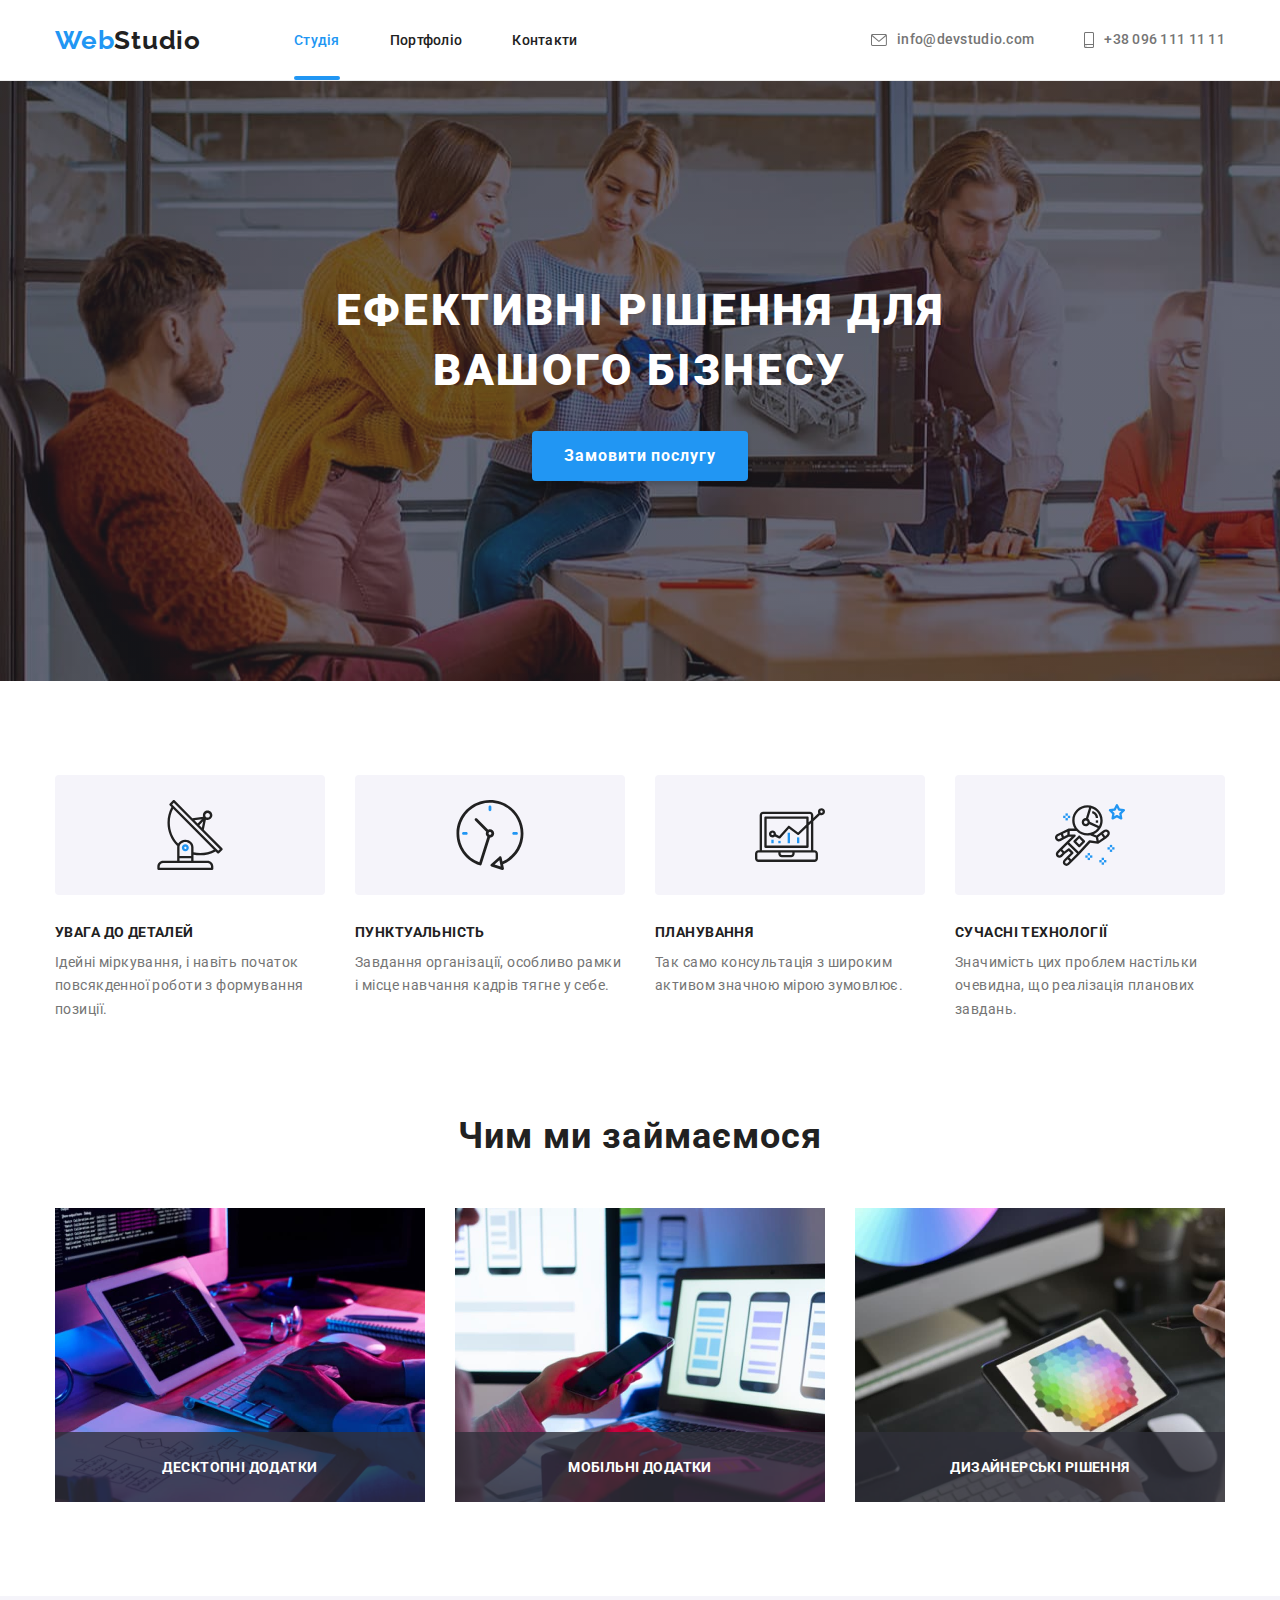
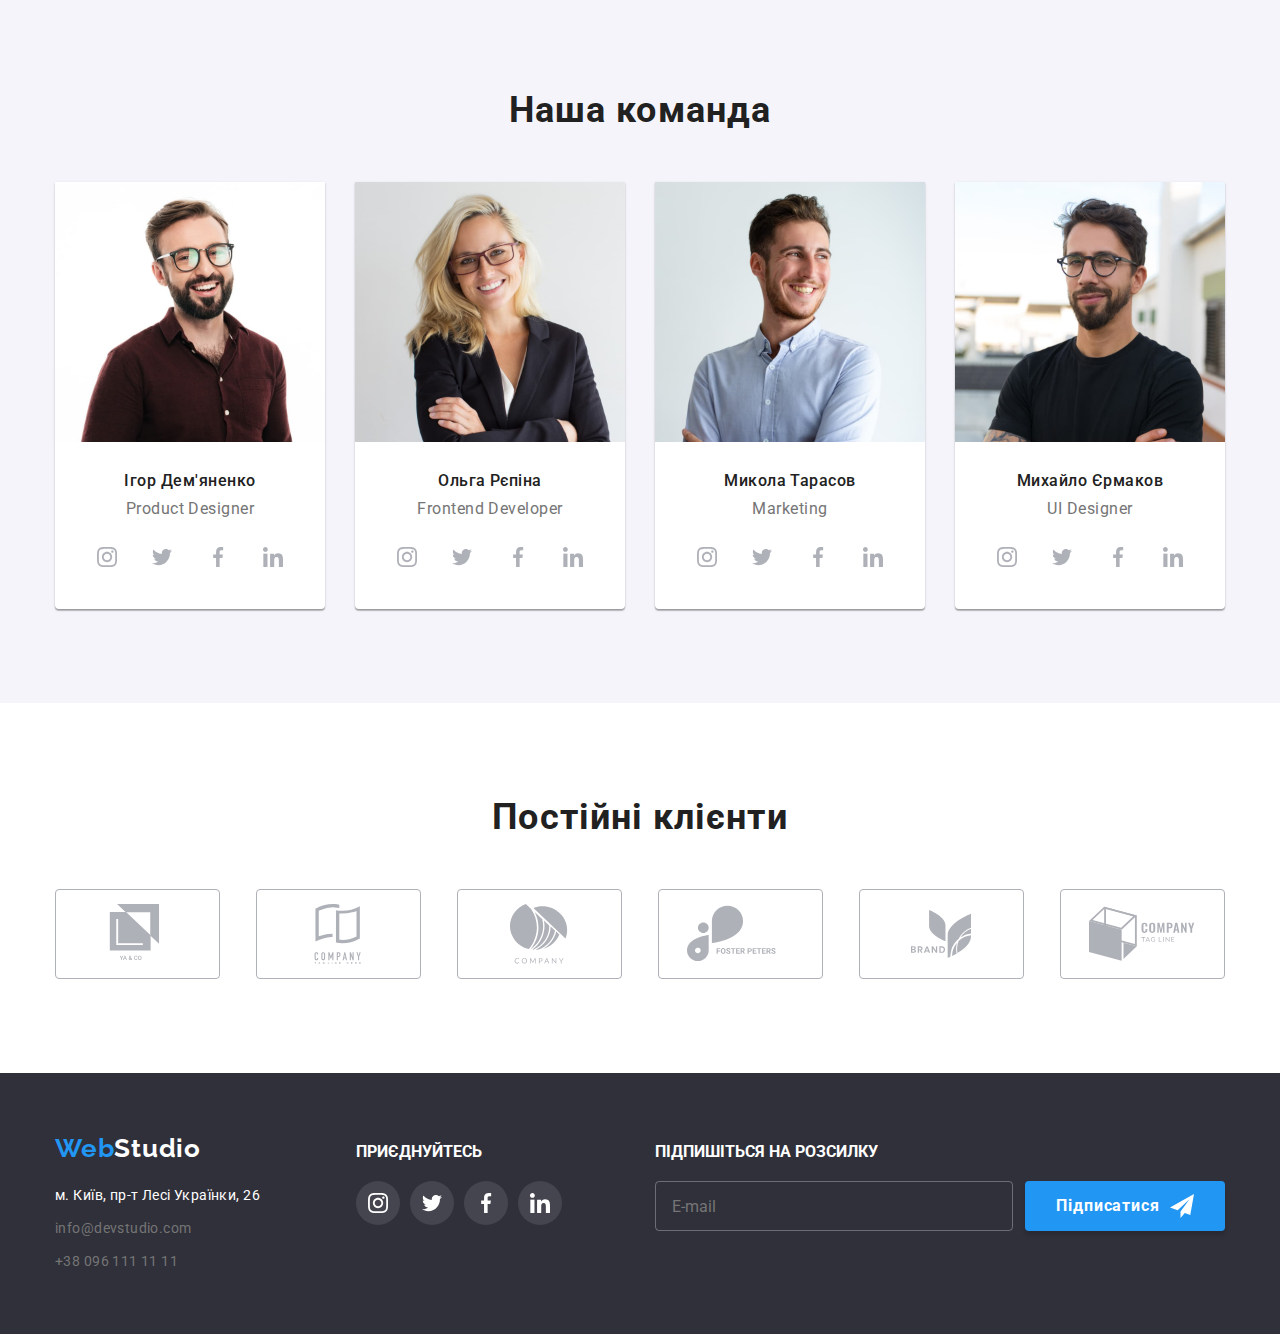
==== index.html @ e359327f "up to _header" ====
<!DOCTYPE html>
<html lang="uk">
  <head>
    <meta charset="UTF-8">
    <meta http-equiv="X-UA-Compatible" content="IE=edge">
    <meta name="viewport" content="width=device-width, initial-scale=1.0">
    <title>WebStudio</title>
    <link rel="preconnect" href="https://fonts.googleapis.com">
    <link rel="preconnect" href="https://fonts.gstatic.com" crossorigin>
    <link
      href="https://fonts.googleapis.com/css2?family=Raleway:wght@700&family=Roboto:wght@400;500;700;900&display=swap"
      rel="stylesheet"
    >
    <link
      rel="stylesheet"
      href="https://cdn.jsdelivr.net/npm/modern-normalize@1.1.0/modern-normalize.min.css"
    >
    <link rel="stylesheet" href="./css/styles.css">
  </head>
  <body class="body">
    <header class="header">
      <div class="container header-container">
      <a href="./index.html" class="logo">Web<span class="header-logo__color">Studio</span></a>
      <nav class="header-navigation">
        <ul class="list-marker menu">
          <li><a class="menu__link current" href="./index.html">Студія</a></li>
          <li><a class="menu__link" href="./portfolio.html">Портфоліо</a></li>
          <li><a class="menu__link" href="./contact">Контакти</a></li>
        </ul>
      </nav>

      <ul class="list-marker contacts">
        <li>
          <a class="contacts__item" href="mailto:info@devstudio.com"> <svg class="contacts-icon" width="16" height="12">
            <use href="./images/sprite.svg#icon-envelope"></use>
            </svg> info@devstudio.com</a>
        </li>
        <li> 
          <a class="contacts__item" href="tel:+380961111111"><svg class="contacts-icon" width="10" height="16">
          <use href="./images/sprite.svg#icon-smartphone"></use>
          </svg>+38 096 111 11 11</a></li>
      </ul>
    </div>
    </header>

    <main>
      <section class="hero">
        <div class="container">
        <h1 class="hero__title">
          ЕФЕКТИВНІ РІШЕННЯ ДЛЯ ВАШОГО БІЗНЕСУ
        </h1>
        <button type="button" class="primary-button btn" data-modal-open>Замовити послугу</button>
      </div>
      </section>

      <section class="section">
        <div class="container">
        <h2 class="visually-hidden">Наші цінності</h2>
        <ul class="features-list">
          <li class="features-list__item">
            <div class="features-list__icon-box">
              <svg class="features-list__icon ">
                <use href="./images/sprite.svg#icon-antenna"></use>
              </svg>
            </div>
            <h3 class="features__title">УВАГА ДО ДЕТАЛЕЙ</h3>
            <p class="features__description">
              Ідейні міркування, і навіть початок повсякденної роботи з формування позиції.
            </p>
          </li>
          <li class="features-list__item">
            <div class="features-list__icon-box">
              <svg class="features-list__icon ">
                <use href="./images/sprite.svg#icon-clock"></use>
              </svg>
            </div>
            <h3 class="features__title">ПУНКТУАЛЬНІСТЬ</h3>
            <p class="features__description">
              Завдання організації, особливо рамки і місце навчання кадрів тягне у себе.
            </p>
          </li>

          <li class="features-list__item">
            <div class="features-list__icon-box">
              <svg class="features-list__icon">
                <use href="./images/sprite.svg#icon-diagram"></use>
              </svg>
            </div>
            <h3 class="features__title">ПЛАНУВАННЯ</h3>
            <p class="features__description">
              Так само консультація з широким активом значною мірою зумовлює.
            </p>
          </li>
          <li class="features-list__item">
            <div class="features-list__icon-box">
              <svg class="features-list__icon ">
                <use href="./images/sprite.svg#icon-astronaut"></use>
              </svg>
            </div>
            <h3 class="features__title">СУЧАСНІ ТЕХНОЛОГІЇ</h3>
            <p class="features__description">
              Значимість цих проблем настільки очевидна, що реалізація планових завдань.
            </p>
          </li>
        </ul>
        </div>
      </section>
      <section class="section service">
        <div class="container">
        <h2 class="second-title">Чим ми займаємося</h2>
        <ul class="list-marker service__list" >
          <li class="service__item">
            <img src="./images/typing.jpg" alt="Десктопні додатки" width="370">
            <p class="service__description">Десктопні додатки</p>
          </li>
          <li class="service__item">
            <img src="./images/phone.jpg" alt="Мобільні додатки" width="370">
            <p class="service__description">Мобільні додатки</p>
          </li>
          <li class="service__item">
            <img src="./images/color.jpg" alt="Дизайнерські рішення" width="370">
            <p class="service__description">Дизайнерські рішення</p>
          </li>
        </ul>
      </div>
      </section>

      <section class="section team">
        <div class="container">
                <h2 class="second-title">Наша команда</h2>
        <ul class="list-marker team-list">
          <li class="team-list__item">
            <img src="./images/ihor.jpg" alt="Ігор Дем'яненко" width="270">
            <div class="team__member-card">

            <h3 class="team__member-title">Ігор Дем'яненко</h3>
            <p class="team__position">Product Designer</p>
            <div class="social-icons">
              <ul class="social-list list">
                <li class="social-list__item">
                 <a class="social-list__link"     href="">      
                  <svg class="social-list__icon">
                     <use href="./images/sprite.svg#icon-instagram"></use>
                   </svg>
                 </a>
                </li> 
                <li class="social-list__item">
                 <a class="social-list__link" href="">
                   <svg class="social-list__icon">
                     <use href="./images/sprite.svg#icon-twitter"></use>
                   </svg>
                 </a>
                </li> 
                <li class="social-list__item">
                 <a class="social-list__link" href="">
                   <svg class="social-list__icon">
                     <use href="./images/sprite.svg#icon-facebook"></use>
                   </svg>
                 </a>
                </li> 
                <li class="social-list__item">
                 <a class="social-list__link" href="">
                   <svg class="social-list__icon">
                     <use href="./images/sprite.svg#icon-linkedin"></use>
                   </svg>
                 </a>

                </li> 
             </ul> 
             </div>    
            </div>
          </li>

          <li class="team-list__item">
            <img src="./images/olya.jpg" alt="Ольга Рєпіна" width="270">
            <div class="team__member-card">
            <h3 class="team__member-title">Ольга Рєпіна</h3>
            <p class="team__position">Frontend Developer</p>
            <div class="social-icons">
              <ul class="social-list list">
                <li class="social-list__item">
                 <a class="social-list__link" href="">
                   <svg class="social-list__icon">
                     <use href="./images/sprite.svg#icon-instagram"></use>
                   </svg>
                 </a>
                </li> 
                <li class="social-list__item">
                 <a class="social-list__link" href="">
                   <svg class="social-list__icon">
                     <use href="./images/sprite.svg#icon-twitter"></use>
                   </svg>
                 </a>
                </li> 
                <li class="social-list__item">
                 <a class="social-list__link" href="">
                   <svg class="social-list__icon">
                     <use href="./images/sprite.svg#icon-facebook"></use>
                   </svg>
                 </a>
                </li> 
                <li class="social-list__item">
                 <a class="social-list__link" href="">
                   <svg class="social-list__icon">
                     <use href="./images/sprite.svg#icon-linkedin"></use>
                   </svg>
                 </a>

                </li> 
             </ul> 
             </div>    
            </div>
          </li>

          <li class="team-list__item">
            <img src="./images/mykola.jpg" alt="Микола Тарасов" width="270">
            <div class="team__member-card">
            <h3 class="team__member-title">Микола Тарасов</h3>
            <p class="team__position">Marketing</p>
            <div class="social-icons">
              <ul class="social-list list">
                <li class="social-list__item">
                 <a class="social-list__link" href="">
                   <svg class="social-list__icon">
                     <use href="./images/sprite.svg#icon-instagram"></use>
                   </svg>
                 </a>
                </li> 
                <li class="social-list__item">
                 <a class="social-list__link" href="">
                   <svg class="social-list__icon">
                     <use href="./images/sprite.svg#icon-twitter"></use>
                   </svg>
                 </a>
                </li> 
                <li class="social-list__item">
                 <a class="social-list__link" href="">
                   <svg class="social-list__icon">
                     <use href="./images/sprite.svg#icon-facebook"></use>
                   </svg>
                 </a>
                </li> 
                <li class="social-list__item">
                 <a class="social-list__link" href="">
                   <svg class="social-list__icon">
                     <use href="./images/sprite.svg#icon-linkedin"></use>
                   </svg>
                 </a>

                </li> 
             </ul> 
             </div>    
            </div>
          </li>

          <li class="team-list__item">
            <img src="./images/myhailo.jpg" alt="Михайло Єрмаков" width="270">
            <div class="team__member-card">
            <h3 class="team__member-title">Михайло Єрмаков</h3>
            <p class="team__position">UI Designer</p>
            <div class="social-icons">
              <ul class="social-list list">
                <li class="social-list__item">
                 <a class="social-list__link" href="">
                   <svg class="social-list__icon">
                     <use href="./images/sprite.svg#icon-instagram"></use>
                   </svg>
                 </a>
                </li> 
                <li class="social-list__item">
                 <a class="social-list__link" href="">
                   <svg class="social-list__icon">
                     <use href="./images/sprite.svg#icon-twitter"></use>
                   </svg>
                 </a>
                </li> 
                <li class="social-list__item">
                 <a class="social-list__link" href="">
                   <svg class="social-list__icon">
                     <use href="./images/sprite.svg#icon-facebook"></use>
                   </svg>
                 </a>
                </li> 
                <li class="social-list__item">
                 <a class="social-list__link" href="">
                   <svg class="social-list__icon">
                     <use href="./images/sprite.svg#icon-linkedin"></use>
                   </svg>
                 </a>

                </li> 
             </ul> 
             </div>    
            </div>
          </li>
        </ul>
      </div>
      </section>
      <section class="clients">
        <div class="container">
          <h2 class="second-title">Постійні клієнти</h2>
          <ul class="clients-list list">
            <li class="clients-list__item">
              <a class="clients__link" href="">
                <svg class="clients__icon">
                  <use href="./images/sprite.svg#icon-client1"></use>
                </svg>
              </a>
            </li>
            <li class="clients-list__item">
              <a class="clients__link" href="">
                <svg class="clients__icon">
                  <use href="./images/sprite.svg#icon-client2"></use>
                </svg>
              </a>
            </li>
            <li class="clients-list__item">
              <a href="" class="clients__link">
                <svg class="clients__icon">
                  <use href="./images/sprite.svg#icon-client3"></use>
                </svg>
              </a>
            </li>
            <li class="clients-list__item">
              <a href="" class="clients__link">
                <svg class="clients__icon">
                  <use href="./images/sprite.svg#icon-client4"></use>
                </svg>
              </a>
            </li>
            <li class="clients-list__item">
              <a href="" class="clients__link">
                <svg class="clients__icon">
                  <use href="./images/sprite.svg#icon-client5"></use>
                </svg>
              </a>
            </li>
            <li class="clients-list__item">
              <a href="" class="clients__link">
                <svg class="clients__icon">
                  <use href="./images/sprite.svg#icon-client6"></use>
                </svg>
              </a>
            </li>
          </ul>
        </div>
      </section>
    </main>
    <footer class="footer">
      <div class="footer-container container">
        <div class="footer-address-container">
          <a href="./index.html" class="logo footer-logo">Web<span class="footer-logo__color">Studio</span></a>
      <address class="footer-address">
        <ul class="list-marker">
          <li class="footer-address__item">
            <a href="https://goo.gl/maps/GYPsgjkpxuacPWmt5" class="footer-address__street"
              >м. Київ, пр-т Лесі Українки, 26</a
            >
          </li>
          <li class="footer-address__item">
            <a href="mailto:info@devstudio.com" class="footer-address__email">info@devstudio.com</a>
          </li>
          <li><a href="tel:+380961111111" class="footer-address__email">+38 096 111 11 11</a></li>
        </ul>
      </address>
    </div>
    <div class="footer-social-box">
      <b class="follow-us">ПРИЄДНУЙТЕСЬ</b>
      <ul class="footer-social-list list">
        <li class="footer-social__item">
          <a class="footer-social-list__link" href=""footer-social__item>
            <svg class="footer-social-list__icon">
              <use href="./images/sprite.svg#icon-instagram"></use>
            </svg>
          </a>
        </li>
        <li class="footer-social__item">
          <a class="footer-social-list__link" href="">
            <svg class="footer-social-list__icon">
              <use href="./images/sprite.svg#icon-twitter"></use>
            </svg>
          </a>
        </li>
        <li class="footer-social__item">
          <a class="footer-social-list__link" href="">
            <svg class="footer-social-list__icon">
              <use href="./images/sprite.svg#icon-facebook"></use>
            </svg>
          </a>
        </li>
        <li class="footer-social__item">
          <a class="footer-social-list__link" href="">
            <svg class="footer-social-list__icon">
              <use href="./images/sprite.svg#icon-linkedin"></use>
            </svg>
          </a>
        </li>
      </ul>
    </div>
    <div class="form footer-social-box">
      <b class="follow-us">Підпишіться на розсилку</b>
      <form class="footer-form">
        
          <input class="form-email-field" type="email" name="mail" placeholder="E-mail">
          <button class="footer-button" type="submit">Підписатися
                      <svg class="icon-send" width="24" height="24" >
              <use href="./images/sprite.svg#icon-icon-send"></use>
              </svg>
                      </button>
       
      </form>
    </div>
  </div>

    </footer>
    <div class="backdrop is-hidden" data-modal>
      <div class="modal-window">
        <button type="button" class="close-btn" data-modal-close>
          <svg class="close">
            <use href="./images/sprite.svg#close-icon"></use>
          </svg>
        </button>

        <form action="#" class="modal-form">
          <span class="modal-form-title">Залиште свої дані, ми вам передзвонимо</span>
          <label class="modal-form-field modal-form-text">
            Ім'я
            <span class="modal-form-input-wrapper">
              <input type="text" name="name" class="modal-form-input modal-form-text" autocomplete="name">
              <svg class="modal-form-icon">
              <use href="./images/sprite.svg#icon-form-person"></use>
              </svg>
            </span>
          </label>
          <label class="modal-form-field modal-form-text">
            Телефон
            <span class="modal-form-input-wrapper">
              <input type="tel" name="phone" class="modal-form-input modal-form-text" autocomplete="tel">
              <svg class="modal-form-icon" >
              <use href="./images/sprite.svg#icon-form-phone"></use>
              </svg>
            </span>
          </label>
          <label class="modal-form-field modal-form-text">
            Пошта
            <span class="modal-form-input-wrapper">
              <input type="email" name="mail" class="modal-form-input modal-form-text" autocomplete="email">
              <svg class="modal-form-icon" >
              <use href="./images/sprite.svg#icon-form-email"></use>
              </svg>
            </span>
          </label>
          <label class="modal-form-field modal-form-text modal-form-comment">
            Коментар
            <textarea class="modal-form-msg" name="comment" placeholder="Введіть текст"></textarea>
          </label>
          <span class="chek-policy-box">
            <input id="user-policy" type="checkbox" name="policy" value="accept-policy" class="modal-form-policy visually-hidden">
            <label for="user-policy" class="modal-form-policy-txt">Погоджуюся з розсилкою та приймаю <a href="#" class="modal-policy-link">Умови договору</a></label>
          </span>
        <button type="submit" class="modal-form-btn">Відправити</button>
        
        </form>


      </div>
    </div>
    
    <script src="./js/modal.js"></script>
  </body>
</html>
---- css/styles.css ----
:root {
  --primary-text-color: #212121;
  --accent-color: #2196f3;
  --second-color: #757575;
  --color-icon: #AFB1B8;
  --bg-color-main: #f5f5f5;
  --bg-color-second: #ffffff;
  --bg-for-button: #f5f4fa;
  --bg-for-footer: #2f303a;
  --timing-function: cubic-bezier(0.4, 0, 0.2, 1);
  --main-font: "Roboto", sans-serif;
}

h1,
h2,
h3,
h4,
h5,
h6,
p {
  margin: 0;
}

ul,
ol {
  margin-top: 0;
  margin-bottom: 0;
  padding: 0;
  list-style: none;
}

img {
  display: block;
  max-width: 100%;
  height: auto;
}

.list-marker {
  list-style-type: none;
}

.link {
  text-decoration: none;
}

button {
  cursor: pointer;
}

.container {
  width: 1200px;
  margin-left: auto;
  margin-right: auto;
  padding-left: 15px;
  padding-right: 15px;
}

/*  Додаю хедер стилі і флекси*/

/*  Додаю хедер стилі і флекси*/

.body {
  font-family: 'Roboto', sans-serif;
  color: var(--primary-text-color);
}

.section {
  padding-top: 94px;
  padding-bottom: 94px;
}

.logo {
  color: var(--accent-color);
  text-decoration: none;
  font-family: 'Raleway', sans-serif;
  font-weight: 700;
  font-size: 26px;
  line-height: 1.19;
  letter-spacing: 0.03em;
  margin-right: 93px;
  padding: 24px 0px;
}

.footer-logo {
  margin-right: 0px;
  padding: 0px;
}

.header-logo__color {
  color: var(--primary-text-color);
}

.footer-logo__color {
  color: var(--bg-color-second);
}

/* телефон та імейл вгорі різний колір */
/* телефон та імейл внизу однакові */

.contacts__item {
  font-weight: 500;
  font-size: 14px;
  line-height: 1.14;
  letter-spacing: 0.02em;
  text-decoration: none;
  color: var(--second-color);
  padding: 32px 0px;
  display: flex;
    align-items: center;
    transition: color 250ms var(--timing-function), fill 250ms var(--timing-function);
    
}
.contacts__item:hover,
.contacts__item:focus
 {
  color: var(--accent-color);}


  .contacts__item:hover .contacts-icon, 
  .contacts__item:focus .contacts-icon {
    fill: var(--accent-color);

}
.contacts__item:active {
  color: var(--accent-color);
}



.contacts-icon {
  margin-right: 10px;
  fill: #757575;
  transition: fill 250ms var(--timing-function);

}


 







.hero {
  background-color: var(--bg-for-footer);
  text-align: center;
  align-items: center;
  padding-top: 200px;
  padding-bottom: 200px;
      background-image: linear-gradient(rgba(47, 48, 58, 0.4),rgba(47, 48, 58, 0.4)),
    url("../images/hero-bg.jpg");
    background-repeat: no-repeat;
    background-size: cover;
    max-width: 1600px;
    margin-left: auto;
    margin-right: auto;
  }


.hero__title {
  font-weight: 900;
  font-size: 44px;
  line-height: 1.36;
  color: var(--bg-color-second);
  /* or 136% */

  letter-spacing: 0.06em;
  max-width: 696px;
  text-align: center;
  text-transform: uppercase;
  margin-right: auto;
  margin-left: auto;
}


.features-list {
  display: flex;
  column-gap: 30px;

  justify-content: space-around;
}


.features-list__icon-box {
  display: flex;
  justify-content: center;
  align-items: center;
  width: 270px;
  height: 120px;
  margin-bottom: 30px;
  background-color: #F5F4FA;
  border-radius: 4px;
}
.features-list__icon {
  width: 70px;
  height: 70px;}


.features__title {
  font-weight: 700;
  font-size: 14px;
  line-height: 1.14;
  letter-spacing: 0.03em;
  text-transform: uppercase;
  margin-bottom: 10px;
  margin-top: 0px;
}

/* .advantage-list-item:not(:last-child) {
    margin-right: 30px;}*/

.features-list li:nth-last-child(-n + 4) {
  flex-basis: 270px;
}

.features__description {
  font-size: 14px;
  line-height: 1.7;
  /* or 171% */
  letter-spacing: 0.03em;
  color: var(--second-color);
}

.second-title {
  font-weight: 700;
  font-size: 36px;
  line-height: 1.16;
  text-align: center;
  letter-spacing: 0.03em;
  color: var(--primary-text-color);
  margin-bottom: 50px;
}
/*.padding-for-tittle {
  padding-top: 94px;}*/

.team {
  background-color: var(--bg-for-button);
  
  
}

.team-list {
  display: flex;
  column-gap: 30px;
}

.team__member-title {
  font-weight: 500;
  font-size: 16px;
  line-height: 1.18;
  /* identical to box height */
  text-align: center;
  letter-spacing: 0.03em;

  margin-bottom: 10px;
}
.team-list__item {
  width: 270px;
    background-color: var(--bg-color-second);
  box-shadow: 0px 1px 3px rgba(0, 0, 0, 0.12), 0px 1px 1px rgba(0, 0, 0, 0.14),
    0px 2px 1px rgba(0, 0, 0, 0.2);
  border-radius: 0px 0px 4px 4px;
}
.list {
  list-style: none;
}
.team__position {
  font-size: 16px;
  line-height: 1.18;
  /* identical to box height */
  text-align: center;
  letter-spacing: 0.03em;
  margin-bottom: 16px;
  color: var(--second-color);
  }

.team__member-card {
  padding: 30px;
}

.social-list { 
  display: flex;
  justify-content: space-between; 
}

.social-list__link {
  display: inline-flex;
  justify-content: center;
  align-items: center;
  width: 100%;
  height: 100%;
  border-radius: 50%;
  fill: #AFB1B8;
  transition: fill 250ms var(--timing-function), color 250ms var(--timing-function), background-color 250ms var(--timing-function);

}
.social-list__icon {
width: 20px;
height: 20px;
transition: fill 250ms var(--timing-function);
}


.social-list__item {
  list-style: none;
  width: 44px;
  height: 44px;
}


.social-list__link:hover,
.social-list__link:focus {
  background-color:  var(--accent-color);
  color: var(--bg-color-main);
}
.social-list__link:hover .social-list__icon,
.social-list__link:focus .social-list__icon {
  fill: #ffffff;
}

.clients-list {
  display: flex;
  justify-content: space-between;
}

.clients-list__item {
  height: 90px;
  width: calc(100% /6 - 30px);
  
}


.clients {
  padding-top: 94px;
  padding-bottom: 94px;
}
.clients__link {
  display: flex;
  justify-content: center;
  align-items: center;
  width: 100%;
  height: 100%;
  border: 1px solid #AFB1B8;
  border-radius: 4px;
  color: #AFB1B8;
  transition: border-color 250ms var(--timing-function), fill 250ms var(--timing-function), color 250ms var(--timing-function), background-color 250ms var(--timing-function);


}




.clients__link:hover .clients__icon,
.clients__link:focus .clients__icon {
  fill: var(--accent-color);
  
}

.clients__link:hover, 
.clients__link:focus { 
  color: var(--accent-color);
  border-color: var(--accent-color);
}
.clients__icon {
  width: 106px;
  height: 60px;
  fill: #AFB1B8;
  transition:  fill 250ms var(--timing-function);
  
}








.header {
  background: var(--bg-color-second);
  border-bottom: 1px solid #ececec;
}
.header-container {
  display: flex;
  align-items: center;
}

.header-navigation {
  display: flex;
  align-items: center;
}

.menu {
  display: flex;
  column-gap: 50px;
  padding-top: 32;
  padding-bottom: 32;
  align-items: center;
  
}

.contacts {
  display: flex;
  margin-left: auto;
  column-gap: 50px;
}

.service {
  align-items: center;
  padding-top: 0px;
  
}
.service__list {
  display: flex;
  column-gap: 30px;
}

.service__item {
  position: relative;
}


.service__description {
  font-family: var(--main-font);
  font-style: normal;
  font-weight: bold;
  font-size: 14px;
  line-height: 1.143;
  text-align: center;
  letter-spacing: 0.03em;
  text-transform: uppercase;
  height: 70px;
  color: var(--title-secondary-color);
  color: rgba(255, 255, 255, 1);
  background-color: rgba(47, 48, 58, 0.8);
  justify-content: center;
  position: absolute;
  width: 100%;
  bottom: 0;
  display: flex;
  align-items: center;
}



/* ставимо на а */
.menu__link {
  color: var(--primary-text-color);
  font-weight: 500;
  font-size: 14px;
  line-height: 1.14;
  letter-spacing: 0.02em;
  text-decoration: none;
  padding: 32px 0px;
  transition: color 250ms var(--timing-function);
  position: relative;
}

.menu__link:hover,
.menu__link:focus {
  color: var(--accent-color);
}

.menu__link:active {
  color: var(--accent-color);
}
.current {
  color: var(--accent-color);
}


.menu__link.current::after {
  display: block;
  position: absolute;
  bottom: 0px;
  left: 0;
  content: "";
  width: 100%;
  height: 4px;
  background-color: rgba(33, 150, 243, 1);
  border-radius: 2px;
}


/* додав стиль пря проєктів, щоб потім не  шукати
.projects {
  background: var(--bg-color-second);
  padding-top: 94px;
  padding-bottom: 94px;
}*/
.buttons-list {
  display: flex;
  justify-content: center;
  margin-bottom: 50px;
}

.buttons-list__point:not(:last-child) {
  margin-right: 9px;
}

.buttons-list__item,
.btn-current {
  font-family: 'Roboto', sans-serif;
  font-weight: 500;
  font-size: 16px;
  line-height: 1.63;
  text-align: center;
  letter-spacing: 0.03em;
  color: var(--primary-text-color);
  text-decoration: none;
  background-color: var(--bg-for-button);
  border-radius: 4px;
  border: 0px;
  min-width: 73px;
  padding: 6px 22px;
  transition: color 250ms var(--timing-function), background-color 250ms var(--timing-function), filter 250ms var(--timing-function);}



.buttons-list__item:hover,
.buttons-list__item:focus,
.btn-current {
  background: var(--accent-color);
  color: var(--bg-color-second);
  filter: drop-shadow(0px 4px 4px rgba(0, 0, 0, 0.25));
}

.card-set {
  display: flex;
  flex-wrap: wrap;
  padding: 0;
  list-style: none;
  align-content: center;
}

.card-set li:nth-last-child(-n + 3) {
  margin-bottom: 0;}


.portfolio-list__item {
  align-items: center;
  margin-right: 30px;
  margin-bottom: 30px;
  
}

.portfolio-card__description {
  padding: 20px 20px;
  border: 1px solid #eeeeee;
  border-top: 0;
}

.card-set li:nth-child(3n) {
  margin-right: 0;
}

.portfolio-card__link {
  display: block;
  text-decoration: none;
  transition: box-shadow 250ms var(--timing-function);

}

.portfolio-card__link:hover,
.portfolio-card__link:focus {
  box-shadow: 0px 1px 1px rgba(0, 0, 0, 0.12), 0px 4px 4px rgba(0, 0, 0, 0.06), 1px 4px 6px rgba(0, 0, 0, 0.16);
}

.portfolio-overlay {
  position: relative;
  overflow: hidden;
}


.overlay {
  position: absolute;
  color: rgba(255, 255, 255, 1);
  background-color: rgba(33, 150, 243, 0.9);
  padding: 63px 24px;
  width: 100%;
  top: 0;
  left: 0;

  transition: transform 250ms linear;
  transform: translateY(100%);

  font-family: var(--main-font);
  font-size: 18px;
  line-height: 1.56;

}

.portfolio-card__link:hover .overlay,
.portfolio-card__link:focus .overlay {
  transform: translateY(0%);
  opacity: 1;
}





.portfolio-card__title {
  font-weight: 700;
  font-size: 18px;
  line-height: 2;
  letter-spacing: 0.06em;
  color: var(--primary-text-color);
  text-decoration: none;
  margin-bottom: 4px;
}

.portfolio-card__type {
  font-size: 16px;
  line-height: 1.875;
  color: var(--second-color);
  text-decoration: none;
  letter-spacing: 0.03em;
}
/*кнопки*/

.btn {
  border: none;
  border-radius: 4px;
  cursor: pointer;
}
.button {
  font-family: inherit;
  color: var(--primary-text-color);
  background-color: var(--bg-for-button);
  font-weight: 500;
  font-size: 16px;
  line-height: 1.625;
  text-align: center;
  letter-spacing: 0.03em;
  cursor: pointer;
  transition: color 250ms var(--timing-function), background-color 250ms var(--timing-function);
}

.button:hover,
.button:active,
.button:focus {
  color: var(--bg-color-second);
  background-color: var(--accent-color);
}
/*кнопка на головній в герої*/
.primary-button {
  font-family: inherit;
  color: var(--bg-color-second);
  background-color: var(--accent-color);
  font-weight: 700;
  font-size: 16px;
  line-height: 1.875;

  align-items: center;
  text-align: center;
  letter-spacing: 0.06em;
  cursor: pointer;
  margin-right: auto;
  margin-left: auto;
  margin-top: 30px;
  padding: 10px 32px;
  min-width: 200px;
  height: 50px;
  justify-content: center;
  box-shadow: 0px 4px 4px rgba(0, 0, 0, 0.15);
}

/* стилі футера*/
.footer {
  background-color: var(--bg-for-footer);
  padding-bottom: 60px;
  padding-top: 60px;
}

.footer-address__item {
  margin-bottom: 9px;
}
.footer-address__street {
  font-style: normal;
  font-size: 14px;
  line-height: 1.71;
  /* or 171% */
  letter-spacing: 0.03em;
  color: var(--bg-color-second);
  text-decoration: none;
}

.footer-address {
  margin-top: 20px;
}
/* телефон та імейл внизу однакові тому один цей стиль */
.footer-address__email {
  font-style: normal;
  font-size: 14px;
  line-height: 1.71;
  /* or 171% */

  letter-spacing: 0.03em;
  color: var(--second-color);
  text-decoration: none;
}
.footer-form {
  display: flex;
}

.footer-social-box {
  margin-left: 0px;
  }
  
.footer-social-list { 
display: flex;} 

.footer-social__item {
 
  width: 44px;
  height: 44px;
}
.footer-social__item:not(:last-child) {
  margin-right: 10px;
 }

.footer-social-list__link {
  display: flex;
  justify-content: center;
  align-items: center;
  width: 100%;
  height: 100%;
  border-radius: 50%;
  fill: #ffffff;
  background-color: rgba(255, 255, 255, 0.1);
  transition: background-color 250ms var(--timing-function);
  
}

.footer-social-list__link:hover,
.footer-social-list__link:focus {
background-color: var(--accent-color);

}
.footer-social-list__icon {
width: 20px;
height: 20px;
}








.footer-container {
  display: flex;
  align-items: baseline;
 }
  

 .footer-address-container {
  margin-right: 70px;
  flex-grow: 1;
}

 .visually-hidden {
  position:absolute;
  width: 1px;
  height: 1px;
  margin: -1px;
  padding: 0;
  overflow: hiiden;
  border: 0;
  clip: rect(0 0 0 0);
 }

 .follow-us {
  display: inline-block;
  margin-bottom: 20px;
  color: var(--bg-color-second);
  font-style: normal;
  text-transform: uppercase;
      
}


 .form {
  margin-left: 93px;
 }

 .form-position {
  display: flex;
}
.form-email-field {
  font-weight: 400;
  width: 358px;
  height: 50px;
  background-color: transparent;
  border-radius: 4px;
  border: 1px solid rgba(255, 255, 255, 0.3);
  padding: 15px 16px;
  font-family: var(--main-font);
 font-style: normal;
 color: rgba(255, 255, 255, 0.6);
 font-size: 16px;
 line-height: 1.25;
}

.footer-button {
font-weight: 700;
font-size: 16px;
line-height: 1.88;
display: inline-flex;
justify-content: center;
align-items: center;
letter-spacing: 0.06em;
color: var(--bg-color-second);
background: var(--accent-color);
min-width: 200px;
height: 50px;
cursor: pointer;
box-shadow: 0px 4px 4px rgba(0, 0, 0, 0.15);
border-radius: 4px;
padding: 10px 29px;
border: 1px solid transparent;
margin-left: 12px; 
}

.icon-send {
margin-left: 10px;
}



 /*===========BACKDROP=========*/
.backdrop {
  position: fixed;
  left: 0;
  top: 0;
  width: 100%;
  height: 100%;
  background-color: rgba(0, 0, 0, 0.2);
  transition: all 250ms linear;
}

.modal-window {
  position:absolute;
  top: 50%;
  left: 50%;
  transform: translate(-50%, -50%);
  width: 528px;
  min-height: 581px;
  background: var(--bg-color-main);
  box-shadow: 0px 1px 3px rgba(0, 0, 0, 0.12), 0px 1px 1px rgba(0, 0, 0, 0.14), 0px 2px 1px rgba(0, 0, 0, 0.2);
  border-radius: 4px;
  transition: transform 250ms linear;
  padding: 40px 39px 40px 41px;
  
}

.backdrop .is-hidden .modal-window {
  transform: scale(0) rotateY(-180deg);
  transform: rotateX (0);
}

.close-btn {
 position: absolute;
  right: 8px;
  top: 8px; 
  width: 30px;
  height: 30px;
  border: 1px solid rgba(0, 0, 0, 0.1);
  background-color: var(--bg-color-main);
  box-sizing: border-box;
  border-radius: 50%;
  cursor: pointer;
  display: flex;
  justify-content: center;
  align-items: center;
  transition: background-color 250ms var(--timing-function), fill 250ms var(--timing-function);
}


  


.close {
  fill: #000000;
  width: 18px;
  height: 18px;
  transition: fill 250ms var(--timing-function);
}

.close-btn:hover  .close,
.close-btn:focus .close {
  fill: var(--accent-color)
  
}



.is-hidden {
  opacity: 0;
  visibility: hidden;
  pointer-events: none;
}



.modal-form-title {
  font-family: var(--main-font);
  font-style: normal;
  font-weight: 700;
  font-size: 20px;
  line-height: 1.15;
  text-align: center;
  letter-spacing: 0.03em;
  color: var(--primary-text-color);
  margin-bottom: 12px;
  }
  
  .modal-form {
    display: flex;
    flex-direction: column;
    
  }
  
  .modal-form-icon {
    position: absolute;
    display: block;
    width:18px; 
    height:18px;
    top: 50%;
    left: 12px;
   transform: translateY(-50%);
   transition: fill 250ms var(--timing-function);
  }
  
  .modal-form-input {
    width: 100%;
    height: 40px;
    border: 1px solid rgba(33, 33, 33, 0.2);
    border-radius: 4px;
    padding-left: 42px;  
    transition: border-color 250ms var(--timing-function);
  }
  
  .modal-form-input-wrapper {
    position: relative;
    display: block;
    margin-top: 4px;    
  }
  
  .modal-form-field {
    margin-bottom: 10px;
  }
  
  .modal-form-comment {
    margin-bottom: 20px;
  }
  
  .modal-form-input:focus,
  .modal-form-msg:focus {
    outline: none;
    border: 1px solid;
    border-color: var(--accent-color); 
    cursor: pointer;
  }
  
  .modal-form-input:focus + .modal-form-icon {
    fill: var(--accent-color);
  }
  
  .modal-form-msg {
    display: block;
    width: 100%;
    height: 120px;
    border: 1px solid rgba(33, 33, 33, 0.2);
    border-radius: 4px;
    padding: 12px 16px;
    margin-top: 4px;
    resize: none;
    transition: border-color 250ms var(--timing-function);
  }
  
  .modal-form-policy-txt::before{
    content: "";
    display: inline-flex;
    width: 16px;
    height: 15px;
    border: 2px solid rgba(33, 33, 33, 1);
    margin-right: 7px;
    border-radius: 2px;
  }
  
  .modal-form-policy:checked + .modal-form-policy-txt::before{
   background-color: var(--accent-color);
   border: 0px var(--accent-color);
    background-image: url("data:image/svg+xml;charset=utf8,%3Csvg width='16' height='15' viewBox='0 0 13 10' fill='none' xmlns='http://www.w3.org/2000/svg'%3E%3Cpath d='M1.95703 4.75166L1.88825 4.68604L1.81923 4.75141L0.93123 5.59258L0.854858 5.66492L0.930974 5.73753L4.42671 9.07236L4.49574 9.1382L4.56476 9.07236L12.069 1.91352L12.1449 1.84116L12.069 1.76881L11.1873 0.927644L11.1183 0.861826L11.0493 0.927611L4.49577 7.17353L1.95703 4.75166Z' fill='white' stroke='white' stroke-width='0.2'/%3E%3C/svg%3E");
    background-repeat: no-repeat;
    transition: all 250ms var(--timing-function);
    }
  
  .modal-form-policy:focus + .modal-form-policy-txt::before {
   outline: var(--accent-color) auto 2px; 
  }
  
  .modal-form-text {
  font-family: var(--main-font);
  font-size: 12px;
  line-height: 1.17;
  letter-spacing: 0.01em;
  color: rgba(117, 117, 117, 1);
  ;
  }
  
  .modal-form-policy-txt,
  .modal-policy-link {
    display: flex;
    justify-content: center;
    align-items: center;
  
  font-family: var(--main-font);
  font-size: 14px;
  line-height: 1.71;
  letter-spacing: 0.03em;
  color:rgba(117, 117, 117, 1);
  ;
  transition: all 250ms var(--timing-function);
  }
  
  .modal-policy-link {
    margin-bottom: 0px;
    text-decoration-skip-ink:none;
    color: var(--accent-color);
    transition: all 250ms var(--timing-function);
    margin-left: 7px;
  }
  
  .chek-policy-box {
    display: flex;
    justify-content: center;
    margin-bottom: 30px;
  }
  
  .modal-form-btn {
    display: block;
    margin: 0 auto;
    font-weight: 700;
    font-size: 16px;
    line-height: 1.88;
    align-items: center;
    letter-spacing: 0.06em;
    color: var(--bg-color-second);
    min-width: 200px;
    height: 50px;
    cursor: pointer;
    background: var(--accent-color);
    box-shadow: 0px 4px 4px rgba(0, 0, 0, 0.15);
    border-radius: 4px;
    padding: 10px 52px;
    border: 1px solid transparent;
  }
  
  .form input:not(:placeholder-shown) {
  font-family: var(--main-font);
  font-size: 16px;
  line-height: 1.25;
  display: flex;
  align-items: center;
  letter-spacing: 0.03em;
  color: rgba(255, 255, 255, 0.6);
  }
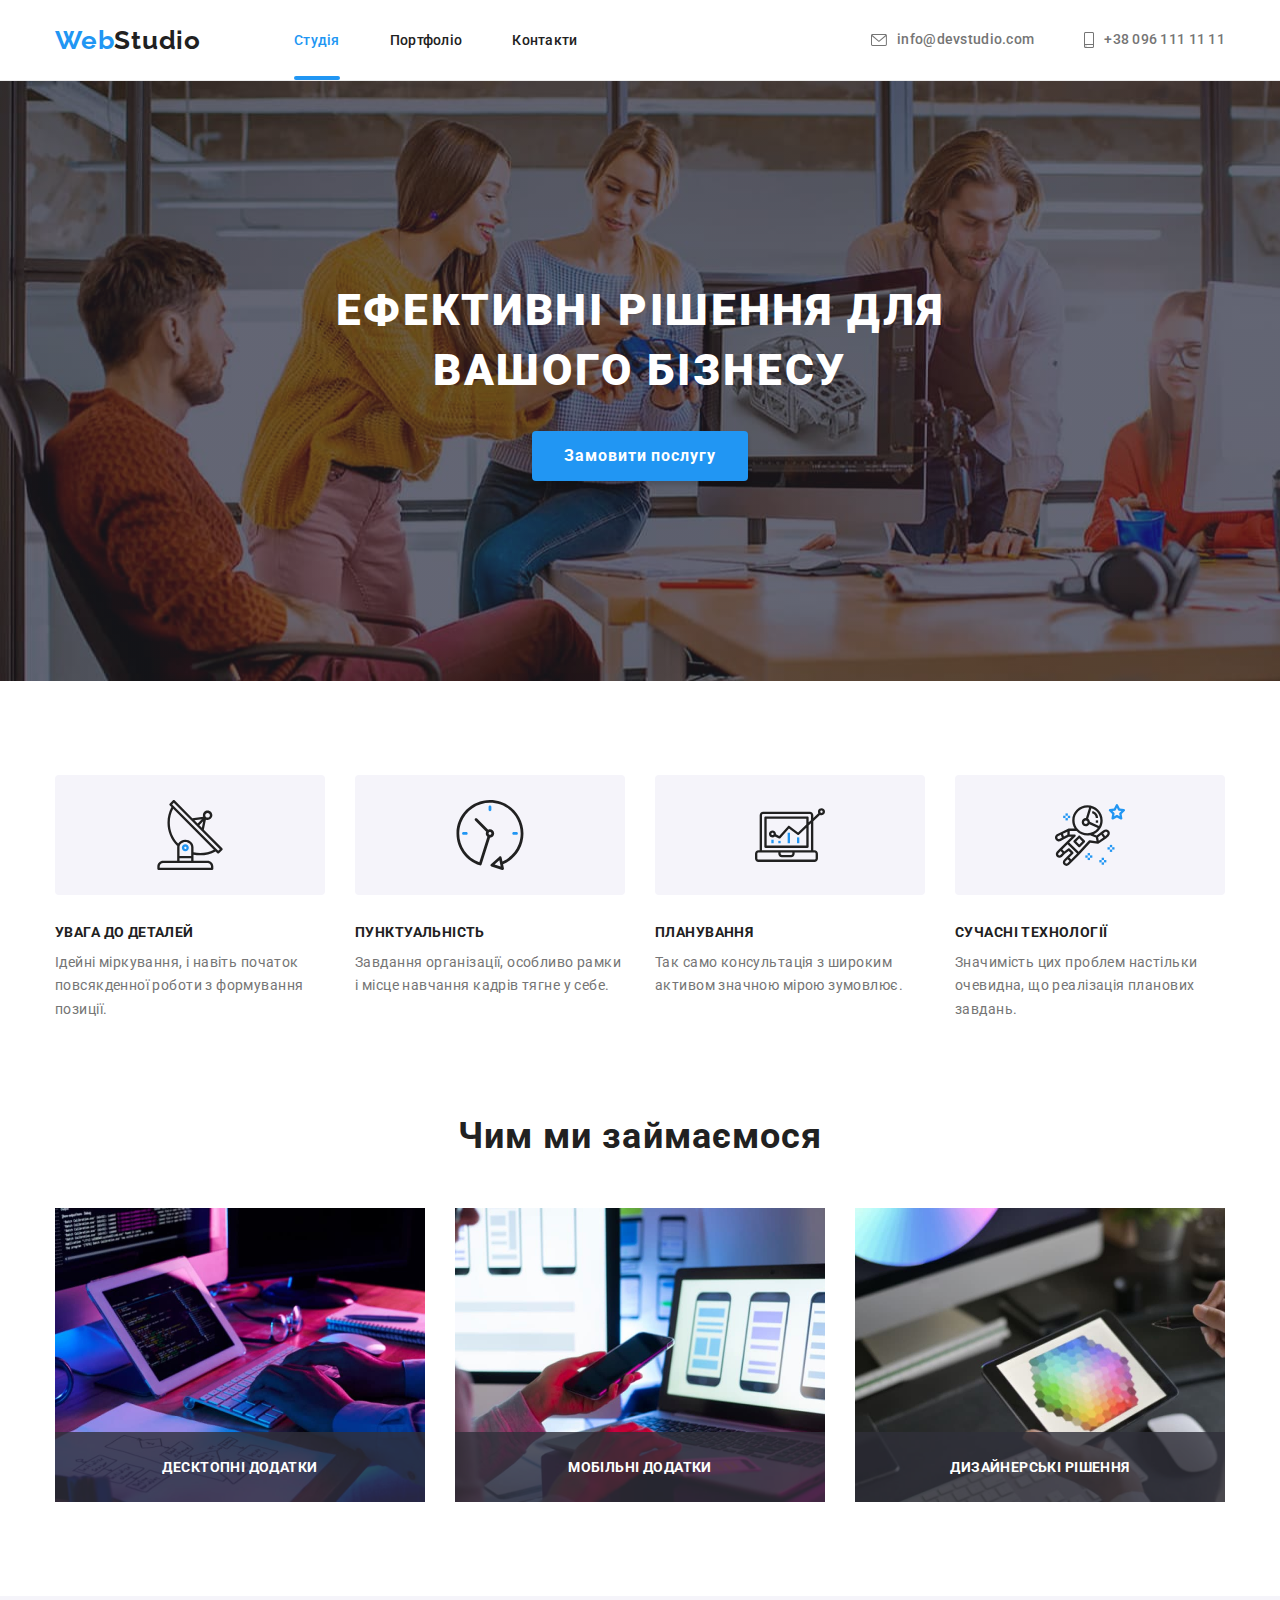
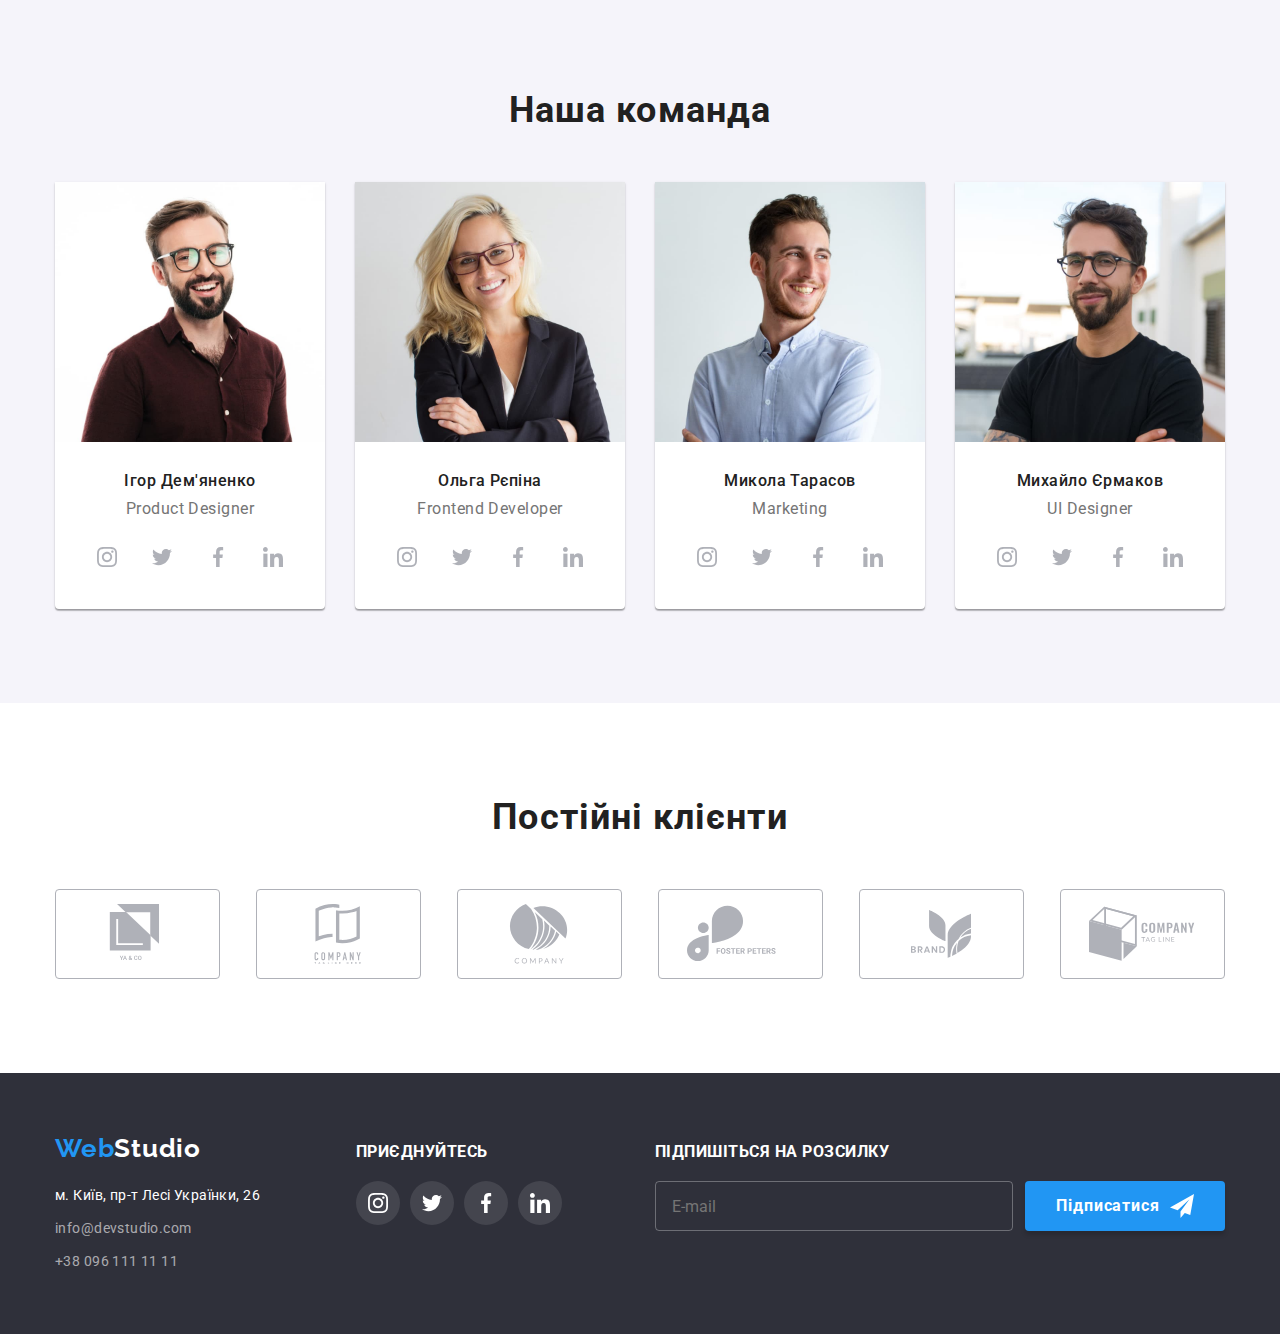
==== commit c023fffe: "Before variables" ====
--- a/index.html
+++ b/index.html
@@ -16,11 +16,12 @@
       href="https://cdn.jsdelivr.net/npm/modern-normalize@1.1.0/modern-normalize.min.css"
     >
     <link rel="stylesheet" href="./css/styles.css">
+    <link rel="stylesheet" href="./css/main.min.css">
   </head>
   <body class="body">
     <header class="header">
       <div class="container header-container">
-      <a href="./index.html" class="logo">Web<span class="header-logo__color">Studio</span></a>
+      <a href="./index.html" class="logo header-logo">Web<span class="header-logo__color">Studio</span></a>
       <nav class="header-navigation">
         <ul class="list-marker menu">
           <li><a class="menu__link current" href="./index.html">Студія</a></li>
@@ -49,14 +50,14 @@
         <h1 class="hero__title">
           ЕФЕКТИВНІ РІШЕННЯ ДЛЯ ВАШОГО БІЗНЕСУ
         </h1>
-        <button type="button" class="primary-button btn" data-modal-open>Замовити послугу</button>
+        <button type="button" class="hero-button btn" data-modal-open>Замовити послугу</button>
       </div>
       </section>
 
       <section class="section">
         <div class="container">
         <h2 class="visually-hidden">Наші цінності</h2>
-        <ul class="features-list">
+        <ul class="features-list list">
           <li class="features-list__item">
             <div class="features-list__icon-box">
               <svg class="features-list__icon ">
--- a/css/styles.css
+++ b/css/styles.css
@@ -76,10 +76,14 @@
   font-weight: 700;
   font-size: 26px;
   line-height: 1.19;
-  letter-spacing: 0.03em;
-  margin-right: 93px;
+  letter-spacing: 0.03em;}
+
+  .header-logo {
+    margin-right: 93px;
   padding: 24px 0px;
 }
+  
+  
 
 .footer-logo {
   margin-right: 0px;
@@ -647,7 +651,7 @@
   background-color: var(--accent-color);
 }
 /*кнопка на головній в герої*/
-.primary-button {
+.hero-button {
   font-family: inherit;
   color: var(--bg-color-second);
   background-color: var(--accent-color);
--- a/css/main.min.css
+++ b/css/main.min.css
@@ -0,0 +1 @@
+.visually-hidden{position:absolute;width:1px;height:1px;margin:-1px;padding:0;overflow:hiiden;border:0;clip:rect(0 0 0 0)}:root{--primary-text-color: #212121;--accent-color: #2196f3;--second-color: #757575;--color-icon: #AFB1B8;--bg-color-main: #f5f5f5;--bg-color-second: #ffffff;--bg-for-button: #f5f4fa;--bg-for-footer: #2f303a;--timing-function: cubic-bezier(0.4, 0, 0.2, 1);--main-font: "Roboto", sans-serif}.link{text-decoration:none}html{box-sizing:border-box}.list,.list-marker{list-style:none;padding:0;margin:0}h1,h2,h3,h4,h5,h6,p{margin:0px}img{display:block;max-width:100%;height:auto}body{font-family:"Roboto",sans-serif;font-style:normal;letter-spacing:.03em;font-family:"Roboto",sans-serif;color:var(--primary-text-color)}.container{width:1200px;margin-left:auto;margin-right:auto;padding-left:15px;padding-right:15px}.container .header-container{display:flex;align-items:center}.container .footer-container{display:flex;align-items:baseline}.hero{background-color:var(--bg-for-footer);text-align:center;align-items:center;padding-top:200px;padding-bottom:200px;background-image:linear-gradient(rgba(47, 48, 58, 0.4), rgba(47, 48, 58, 0.4)),url("../images/hero-bg.jpg");background-repeat:no-repeat;background-size:cover;max-width:1600px;margin-left:auto;margin-right:auto}.section{padding-top:94px;padding-bottom:94px}.second-title{font-weight:700;font-size:36px;line-height:1.16;text-align:center;letter-spacing:.03em;color:var(--primary-text-color);margin-bottom:50px}.logo{color:var(--accent-color);text-decoration:none;font-family:"Raleway",sans-serif;font-weight:700;font-size:26px;line-height:1.19;letter-spacing:.03em}.header-logo{margin-right:93px;padding:24px 0px}.header-logo__color{color:var(--primary-text-color)}.footer-logo{margin-right:0px;padding:0px}.footer-logo__color{color:var(--bg-color-second)}.backdrop{position:fixed;left:0;top:0;width:100%;height:100%;background-color:rgba(0,0,0,.2);transition:all 250ms linear}.backdrop.is-hidden .modal-window{transform:scale(0) rotateY(-180deg);transform:rotateX 0}.modal-form{display:flex;flex-direction:column}.modal-form-title{font-family:var(--main-font);font-style:normal;font-weight:700;font-size:20px;line-height:1.15;text-align:center;letter-spacing:.03em;color:var(--primary-text-color);margin-bottom:12px}.modal-form-icon{position:absolute;display:block;width:18px;height:18px;top:50%;left:12px;transform:translateY(-50%);transition:fill 250ms var(--timing-function)}.modal-form-input{width:100%;height:40px;border:1px solid rgba(33,33,33,.2);border-radius:4px;padding-left:42px;transition:border-color 250ms var(--timing-function)}.modal-form-input-wrapper{position:relative;display:block;margin-top:4px}.modal-form-field{margin-bottom:10px}.modal-form-comment{margin-bottom:20px}.modal-form-input:focus,.modal-form-msg:focus{outline:none;border:1px solid;border-color:var(--accent-color);cursor:pointer}.modal-form-input:focus+.modal-form-icon{fill:var(--accent-color)}.modal-form-msg{display:block;width:100%;height:120px;border:1px solid rgba(33,33,33,.2);border-radius:4px;padding:12px 16px;margin-top:4px;resize:none;transition:border-color 250ms var(--timing-function)}.modal-form-policy-txt::before{content:"";display:inline-flex;width:16px;height:15px;border:2px solid #212121;margin-right:7px;border-radius:2px}.modal-form-policy:checked+.modal-form-policy-txt::before{background-color:var(--accent-color);border:0px var(--accent-color);background-image:url("data:image/svg+xml;charset=utf8,%3Csvg width='16' height='15' viewBox='0 0 13 10' fill='none' xmlns='http://www.w3.org/2000/svg'%3E%3Cpath d='M1.95703 4.75166L1.88825 4.68604L1.81923 4.75141L0.93123 5.59258L0.854858 5.66492L0.930974 5.73753L4.42671 9.07236L4.49574 9.1382L4.56476 9.07236L12.069 1.91352L12.1449 1.84116L12.069 1.76881L11.1873 0.927644L11.1183 0.861826L11.0493 0.927611L4.49577 7.17353L1.95703 4.75166Z' fill='white' stroke='white' stroke-width='0.2'/%3E%3C/svg%3E");background-repeat:no-repeat;transition:all 250ms var(--timing-function)}.modal-form-policy:focus+.modal-form-policy-txt::before{outline:var(--accent-color) auto 2px}.modal-form-text{font-family:var(--main-font);font-size:12px;line-height:1.17;letter-spacing:.01em;color:#757575}.modal-form-policy-txt,.modal-policy-link{display:flex;justify-content:center;align-items:center;font-family:var(--main-font);font-size:14px;line-height:1.71;letter-spacing:.03em;color:#757575;transition:all 250ms var(--timing-function)}.modal-policy-link{margin-bottom:0px;text-decoration-skip-ink:none;color:var(--accent-color);transition:all 250ms var(--timing-function);margin-left:7px}.chek-policy-box{display:flex;justify-content:center;margin-bottom:30px}.modal-form-btn{display:block;margin:0 auto;font-weight:700;font-size:16px;line-height:1.88;align-items:center;letter-spacing:.06em;color:var(--bg-color-second);min-width:200px;height:50px;cursor:pointer;background:var(--accent-color);box-shadow:0px 4px 4px rgba(0,0,0,.15);border-radius:4px;padding:10px 52px;border:1px solid rgba(0,0,0,0)}.form input:not(:placeholder-shown){font-family:var(--main-font);font-size:16px;line-height:1.25;display:flex;align-items:center;letter-spacing:.03em;color:rgba(255,255,255,.6)}.close{fill:#000;width:18px;height:18px;transition:fill 250ms var(--timing-function)}.close-btn{position:absolute;right:8px;top:8px;width:30px;height:30px;border:1px solid rgba(0,0,0,.1);background-color:var(--bg-color-main);box-sizing:border-box;border-radius:50%;cursor:pointer;display:flex;justify-content:center;align-items:center;transition:background-color 250ms var(--timing-function),fill 250ms var(--timing-function)}.close-btn:hover .close,.close-btn:focus .close{fill:var(--accent-color)}.is-hidden{opacity:0;visibility:hidden;pointer-events:none}button{font-family:inherit;color:var(--primary-text-color);background-color:var(--bg-for-button);font-weight:500;font-size:16px;line-height:1.625;text-align:center;letter-spacing:.03em;cursor:pointer;transition:color 250ms var(--timing-function),background-color 250ms var(--timing-function)}button:hover,button:active,button:focus{color:var(--bg-color-second);background-color:var(--accent-color)}.buttons-list{display:flex;justify-content:center;margin-bottom:50px}.buttons-list__point:not(:last-child){margin-right:9px}.buttons-list__item{font-family:"Roboto",sans-serif;font-weight:500;font-size:16px;line-height:1.63;text-align:center;letter-spacing:.03em;color:var(--primary-text-color);text-decoration:none;background-color:var(--bg-for-button);border-radius:4px;border:0px;min-width:73px;padding:6px 22px;transition:color 250ms var(--timing-function),background-color 250ms var(--timing-function),filter 250ms var(--timing-function)}.buttons-list__item:hover,.buttons-list__item:focus,.buttons-list__item .btn-current{background:var(--accent-color);color:var(--bg-color-second);filter:drop-shadow(0px 4px 4px rgba(0, 0, 0, 0.25))}.btn{border:none;border-radius:4px;cursor:pointer}.btn-current{font-family:"Roboto",sans-serif;font-weight:500;font-size:16px;line-height:1.63;text-align:center;letter-spacing:.03em;color:var(--primary-text-color);text-decoration:none;background-color:var(--bg-for-button);border-radius:4px;border:0px;min-width:73px;padding:6px 22px;transition:color 250ms var(--timing-function),background-color 250ms var(--timing-function),filter 250ms var(--timing-function)}.card-set{display:flex;flex-wrap:wrap;padding:0;list-style:none;align-content:center}.card-set li:nth-last-child(-n+3){margin-bottom:0}.card-set li:nth-child(3n){margin-right:0}.portfolio-list__item{align-items:center;margin-right:30px;margin-bottom:30px}.portfolio-card__description{padding:20px 20px;border:1px solid #eee;border-top:0}.portfolio-card__link{display:block;text-decoration:none;transition:box-shadow 250ms var(--timing-function)}.portfolio-card__link:hover,.portfolio-card__link:focus{box-shadow:0px 1px 1px rgba(0,0,0,.12),0px 4px 4px rgba(0,0,0,.06),1px 4px 6px rgba(0,0,0,.16)}.portfolio-card__title{font-weight:700;font-size:18px;line-height:2;letter-spacing:.06em;color:var(--primary-text-color);text-decoration:none;margin-bottom:4px}.portfolio-card__type{font-size:16px;line-height:1.875;color:var(--second-color);text-decoration:none;letter-spacing:.03em}.header{background:var(--bg-color-second);border-bottom:1px solid #ececec}.header-container{display:flex;align-items:center}.header-navigation{display:flex;align-items:center}.header.logo{color:var(--accent-color);text-decoration:none;font-family:"Raleway",sans-serif;font-weight:700;font-size:26px;line-height:1.19;letter-spacing:.03em;margin-right:93px;padding:24px 0px}.header-logo__color{color:var(--primary-text-color)}.menu{display:flex;column-gap:50px;padding-top:32;padding-bottom:32;align-items:center}.menu__link{color:var(--primary-text-color);font-weight:500;font-size:14px;line-height:1.14;letter-spacing:.02em;text-decoration:none;padding:32px 0px;transition:color 250ms var(--timing-function);position:relative}.menu__link:hover,.menu__link:focus,.menu__link:active{color:var(--accent-color)}.menu__link.current::after{display:block;position:absolute;bottom:0px;left:0;content:"";width:100%;height:4px;background-color:#2196f3;border-radius:2px}.current{color:var(--accent-color)}.contacts{display:flex;margin-left:auto;column-gap:50px}.contacts__item{font-weight:500;font-size:14px;line-height:1.14;letter-spacing:.02em;text-decoration:none;color:var(--second-color);padding:32px 0px;display:flex;align-items:center;transition:color 250ms var(--timing-function),fill 250ms var(--timing-function)}.contacts__item:hover,.contacts__item:focus,.contacts__item:active{color:var(--accent-color)}.contacts-icon{margin-right:10px;fill:#757575;transition:fill 250ms var(--timing-function)}.contacts__item:hover .contacts-icon,.contacts__item:focus .contacts-icon{fill:var(--accent-color)}.hero{background-color:var(--bg-for-footer);text-align:center;align-items:center;padding-top:200px;padding-bottom:200px;background-image:linear-gradient(rgba(47, 48, 58, 0.4), rgba(47, 48, 58, 0.4)),url("../images/hero-bg.jpg");background-repeat:no-repeat;background-size:cover;max-width:1600px;margin-left:auto;margin-right:auto}.hero__title{font-weight:900;font-size:44px;line-height:1.36;color:var(--bg-color-second);letter-spacing:.06em;max-width:696px;text-align:center;text-transform:uppercase;margin-right:auto;margin-left:auto}.hero-button{font-family:inherit;color:var(--bg-color-second);background-color:var(--accent-color);font-weight:700;font-size:16px;line-height:1.875;align-items:center;text-align:center;letter-spacing:.06em;cursor:pointer;margin-right:auto;margin-left:auto;margin-top:30px;padding:10px 32px;min-width:200px;height:50px;justify-content:center;box-shadow:0px 4px 4px rgba(0,0,0,.15)}.btn{border:none;border-radius:4px;cursor:pointer}.features-list{display:flex;column-gap:30px;justify-content:space-around}.features-list-item:not(:last-child){margin-right:30px}.features-list__icon-box{display:flex;justify-content:center;align-items:center;width:270px;height:120px;margin-bottom:30px;background-color:#f5f4fa;border-radius:4px}.features-list__icon{width:70px;height:70px}.features-list li:nth-last-child(-n+4){flex-basis:270px}.features__description{font-size:14px;line-height:1.7;letter-spacing:.03em;color:var(--second-color)}.features__title{font-weight:700;font-size:14px;line-height:1.14;letter-spacing:.03em;text-transform:uppercase;margin-bottom:10px;margin-top:0px}.service{align-items:center;padding-top:0px}.service__list{display:flex;column-gap:30px}.service__item{position:relative}.service__description{font-family:var(--main-font);font-style:normal;font-weight:bold;font-size:14px;line-height:1.143;text-align:center;letter-spacing:.03em;text-transform:uppercase;height:70px;color:var(--title-secondary-color);color:#fff;background-color:rgba(47,48,58,.8);justify-content:center;position:absolute;width:100%;bottom:0;display:flex;align-items:center}.team{background-color:var(--bg-for-button)}.team-list{display:flex;column-gap:30px}.team-list__item{width:270px;background-color:var(--bg-color-second);box-shadow:0px 1px 3px rgba(0,0,0,.12),0px 1px 1px rgba(0,0,0,.14),0px 2px 1px rgba(0,0,0,.2);border-radius:0px 0px 4px 4px}.team__member-card{padding:30px}.team__member-title{font-weight:500;font-size:16px;line-height:1.18;text-align:center;letter-spacing:.03em;margin-bottom:10px}.team__position{font-size:16px;line-height:1.18;text-align:center;letter-spacing:.03em;margin-bottom:16px;color:var(--second-color)}.social-list{display:flex;justify-content:space-between}.social-list__item{list-style:none;width:44px;height:44px}.social-list__link{display:inline-flex;justify-content:center;align-items:center;width:100%;height:100%;border-radius:50%;fill:#afb1b8;transition:fill 250ms var(--timing-function),color 250ms var(--timing-function),background-color 250ms var(--timing-function)}.social-list__link:hover,.social-list__link:focus{background-color:var(--accent-color);color:var(--bg-color-main)}.social-list__icon{width:20px;height:20px;transition:fill 250ms var(--timing-function)}.social-list__link:hover .social-list__icon,.social-list__link:focus .social-list__icon{fill:#fff}.clients{padding-top:94px;padding-bottom:94px}.clients-list{display:flex;justify-content:space-between}.clients-list__item{height:90px;width:calc(16.6666666667% - 30px)}.clients__link{display:flex;justify-content:center;align-items:center;width:100%;height:100%;border:1px solid #afb1b8;border-radius:4px;color:#afb1b8;transition:border-color 250ms var(--timing-function),fill 250ms var(--timing-function),color 250ms var(--timing-function),background-color 250ms var(--timing-function)}.clients__link:hover,.clients__link:focus{color:var(--accent-color);border-color:var(--accent-color)}.clients__icon{width:106px;height:60px;fill:#afb1b8;transition:fill 250ms var(--timing-function)}.clients__link:hover .clients__icon,.clients__link:focus .clients__icon{fill:var(--accent-color)}.footer{background-color:var(--bg-for-footer);padding-bottom:60px;padding-top:60px}.footer-address{margin-top:20px}.footer-address__item{margin-bottom:9px}.footer-address__street{font-style:normal;font-size:14px;line-height:1.71;letter-spacing:.03em;color:var(--bg-color-second);text-decoration:none}.footer-address__email{font-style:normal;font-size:14px;line-height:1.71;letter-spacing:.03em;color:rgba(255,255,255,.6);text-decoration:none}.footer-form{display:flex}.footer-social-box{margin-left:0px}.footer-social__item{width:44px;height:44px}.footer-social__item:not(:last-child){margin-right:10px}.footer-social-list{display:flex}.footer-social-list__link{display:flex;justify-content:center;align-items:center;width:100%;height:100%;border-radius:50%;fill:#fff;background-color:rgba(255,255,255,.1);transition:background-color 250ms var(--timing-function)}.footer-social-list__link:hover,.footer-social-list__link:focus{background-color:var(--accent-color)}.footer-social-list__icon{width:20px;height:20px}.footer-container{display:flex;align-items:baseline}.footer-address-container{margin-right:70px;flex-grow:1}.footer-button{font-weight:700;font-size:16px;line-height:1.88;display:inline-flex;justify-content:center;align-items:center;letter-spacing:.06em;color:var(--bg-color-second);background:var(--accent-color);min-width:200px;height:50px;cursor:pointer;box-shadow:0px 4px 4px rgba(0,0,0,.15);border-radius:4px;padding:10px 29px;border:1px solid rgba(0,0,0,0);margin-left:12px}.footer-logo{margin-right:0px;padding:0px}.footer-logo__color{color:var(--bg-color-second)}.follow-us{display:inline-block;margin-bottom:20px;color:var(--bg-color-second);font-style:normal;text-transform:uppercase}.form{margin-left:93px}.form-position{display:flex}.form-email-field{font-weight:400;width:358px;height:50px;background-color:rgba(0,0,0,0);border-radius:4px;border:1px solid rgba(255,255,255,.3);padding:15px 16px;font-family:var(--main-font);font-style:normal;color:rgba(255,255,255,.6);font-size:16px;line-height:1.25}.icon-send{margin-left:10px}.overlay{position:absolute;color:#fff;background-color:rgba(33,150,243,.9);padding:63px 24px;width:100%;top:0;left:0;transition:transform 250ms linear;transform:translateY(100%);font-family:var(--main-font);font-size:18px;line-height:1.56}.portfolio-card__link:hover .overlay,.portfolio-card__link:focus .overlay{transform:translateY(0%);opacity:1}.portfolio-overlay{position:relative;overflow:hidden}.modal-window{position:absolute;top:50%;left:50%;transform:translate(-50%, -50%);width:528px;min-height:581px;background:var(--bg-color-main);box-shadow:0px 1px 3px rgba(0,0,0,.12),0px 1px 1px rgba(0,0,0,.14),0px 2px 1px rgba(0,0,0,.2);border-radius:4px;transition:transform 250ms linear;padding:40px 39px 40px 41px}/*# sourceMappingURL=main.min.css.map */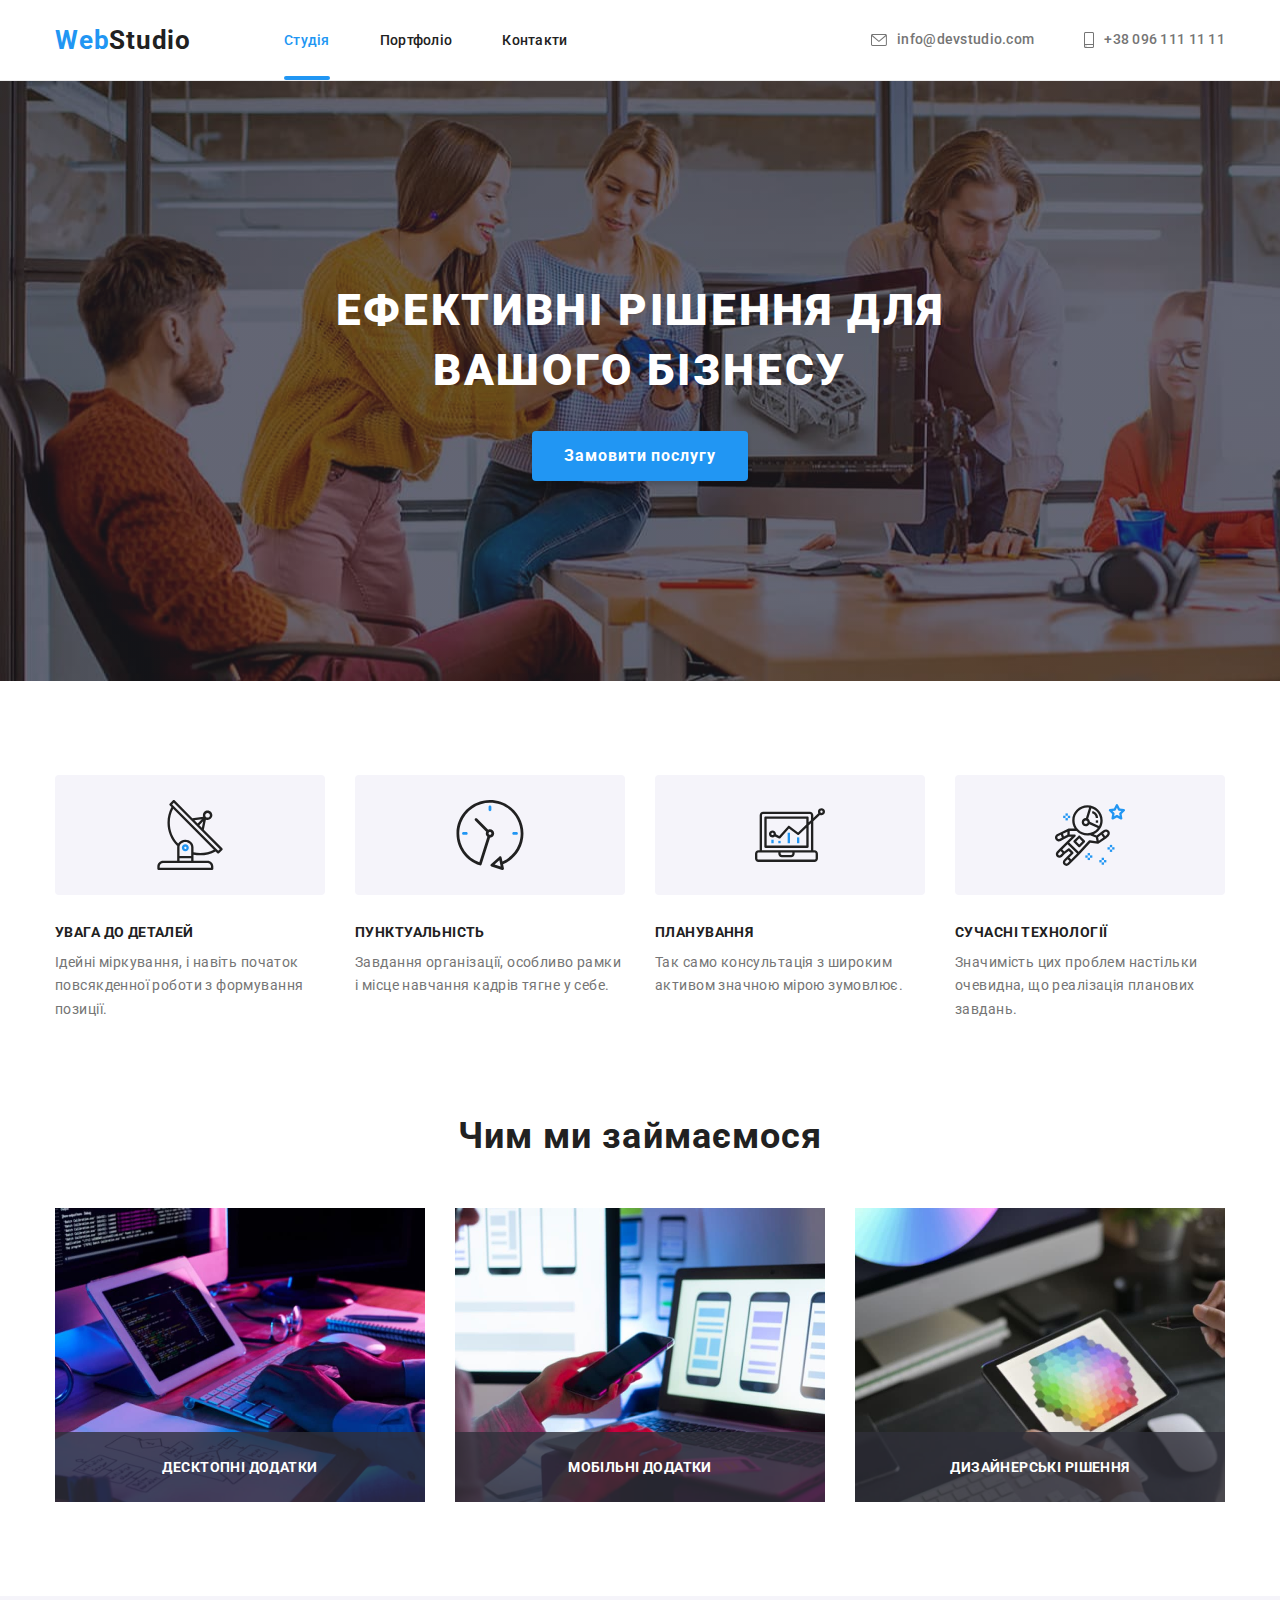
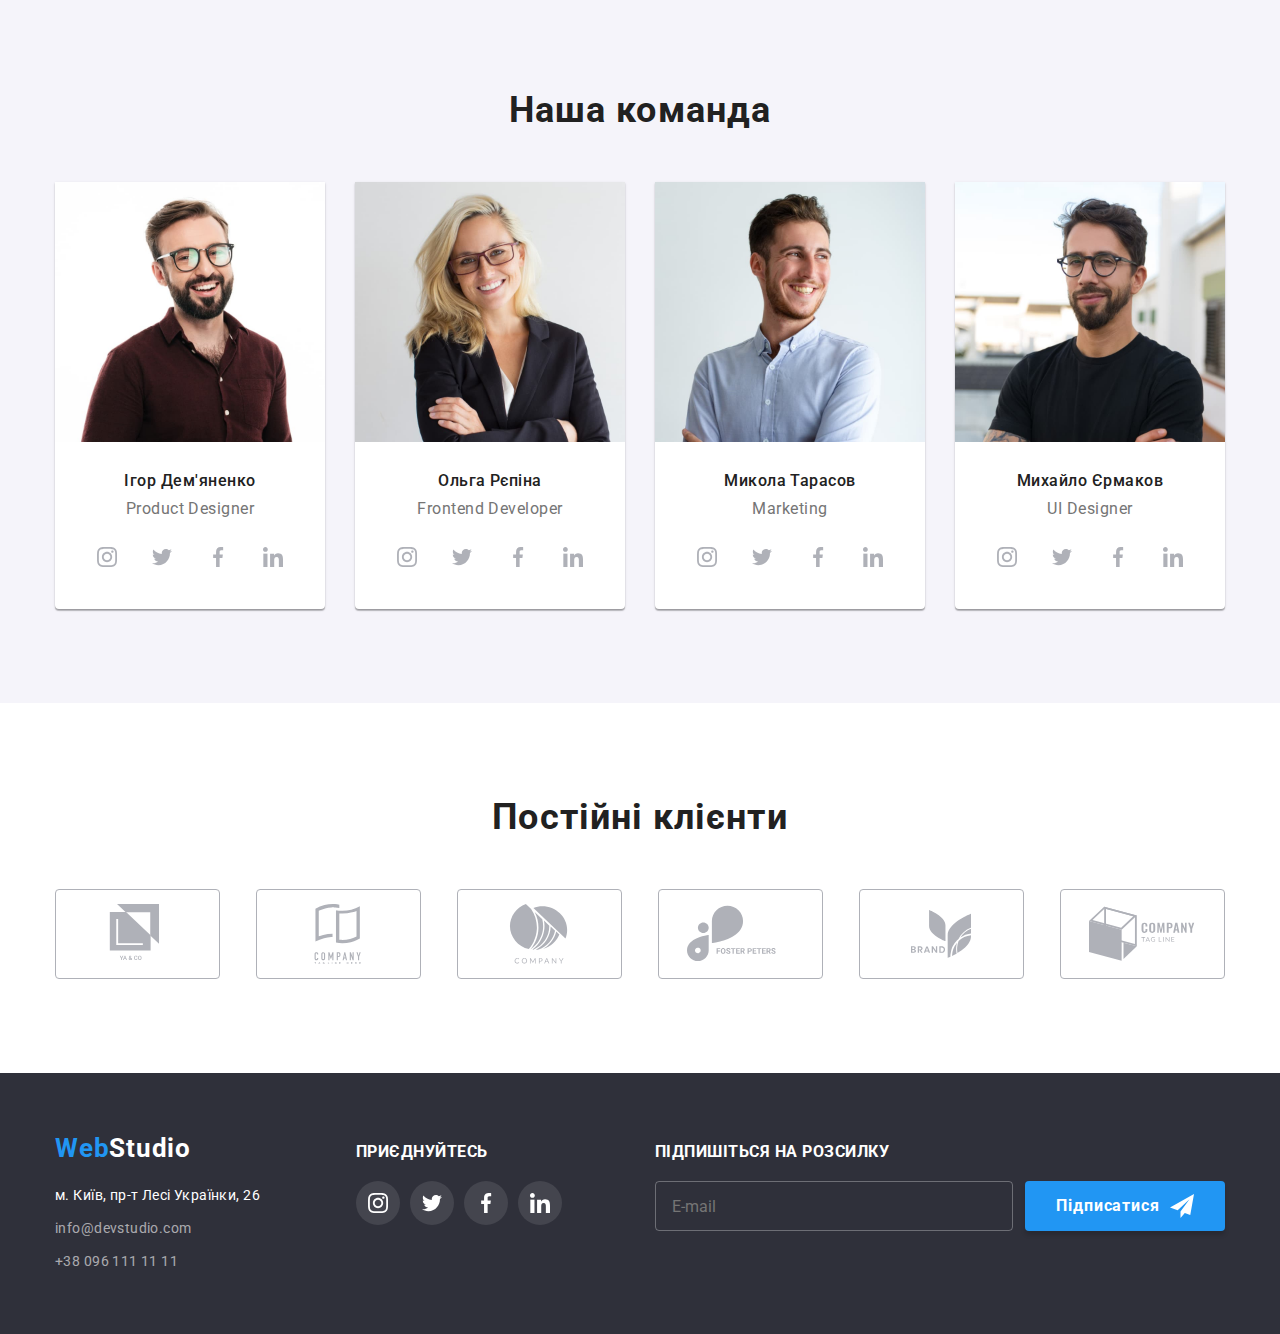
==== commit e3301009: "pretier" ====
--- a/index.html
+++ b/index.html
@@ -15,7 +15,7 @@
       rel="stylesheet"
       href="https://cdn.jsdelivr.net/npm/modern-normalize@1.1.0/modern-normalize.min.css"
     >
-    <link rel="stylesheet" href="./css/styles.css">
+    
     <link rel="stylesheet" href="./css/main.min.css">
   </head>
   <body class="body">
--- a/css/main.min.css
+++ b/css/main.min.css
@@ -1 +1 @@
-.visually-hidden{position:absolute;width:1px;height:1px;margin:-1px;padding:0;overflow:hiiden;border:0;clip:rect(0 0 0 0)}:root{--primary-text-color: #212121;--accent-color: #2196f3;--second-color: #757575;--color-icon: #AFB1B8;--bg-color-main: #f5f5f5;--bg-color-second: #ffffff;--bg-for-button: #f5f4fa;--bg-for-footer: #2f303a;--timing-function: cubic-bezier(0.4, 0, 0.2, 1);--main-font: "Roboto", sans-serif}.link{text-decoration:none}html{box-sizing:border-box}.list,.list-marker{list-style:none;padding:0;margin:0}h1,h2,h3,h4,h5,h6,p{margin:0px}img{display:block;max-width:100%;height:auto}body{font-family:"Roboto",sans-serif;font-style:normal;letter-spacing:.03em;font-family:"Roboto",sans-serif;color:var(--primary-text-color)}.container{width:1200px;margin-left:auto;margin-right:auto;padding-left:15px;padding-right:15px}.container .header-container{display:flex;align-items:center}.container .footer-container{display:flex;align-items:baseline}.hero{background-color:var(--bg-for-footer);text-align:center;align-items:center;padding-top:200px;padding-bottom:200px;background-image:linear-gradient(rgba(47, 48, 58, 0.4), rgba(47, 48, 58, 0.4)),url("../images/hero-bg.jpg");background-repeat:no-repeat;background-size:cover;max-width:1600px;margin-left:auto;margin-right:auto}.section{padding-top:94px;padding-bottom:94px}.second-title{font-weight:700;font-size:36px;line-height:1.16;text-align:center;letter-spacing:.03em;color:var(--primary-text-color);margin-bottom:50px}.logo{color:var(--accent-color);text-decoration:none;font-family:"Raleway",sans-serif;font-weight:700;font-size:26px;line-height:1.19;letter-spacing:.03em}.header-logo{margin-right:93px;padding:24px 0px}.header-logo__color{color:var(--primary-text-color)}.footer-logo{margin-right:0px;padding:0px}.footer-logo__color{color:var(--bg-color-second)}.backdrop{position:fixed;left:0;top:0;width:100%;height:100%;background-color:rgba(0,0,0,.2);transition:all 250ms linear}.backdrop.is-hidden .modal-window{transform:scale(0) rotateY(-180deg);transform:rotateX 0}.modal-form{display:flex;flex-direction:column}.modal-form-title{font-family:var(--main-font);font-style:normal;font-weight:700;font-size:20px;line-height:1.15;text-align:center;letter-spacing:.03em;color:var(--primary-text-color);margin-bottom:12px}.modal-form-icon{position:absolute;display:block;width:18px;height:18px;top:50%;left:12px;transform:translateY(-50%);transition:fill 250ms var(--timing-function)}.modal-form-input{width:100%;height:40px;border:1px solid rgba(33,33,33,.2);border-radius:4px;padding-left:42px;transition:border-color 250ms var(--timing-function)}.modal-form-input-wrapper{position:relative;display:block;margin-top:4px}.modal-form-field{margin-bottom:10px}.modal-form-comment{margin-bottom:20px}.modal-form-input:focus,.modal-form-msg:focus{outline:none;border:1px solid;border-color:var(--accent-color);cursor:pointer}.modal-form-input:focus+.modal-form-icon{fill:var(--accent-color)}.modal-form-msg{display:block;width:100%;height:120px;border:1px solid rgba(33,33,33,.2);border-radius:4px;padding:12px 16px;margin-top:4px;resize:none;transition:border-color 250ms var(--timing-function)}.modal-form-policy-txt::before{content:"";display:inline-flex;width:16px;height:15px;border:2px solid #212121;margin-right:7px;border-radius:2px}.modal-form-policy:checked+.modal-form-policy-txt::before{background-color:var(--accent-color);border:0px var(--accent-color);background-image:url("data:image/svg+xml;charset=utf8,%3Csvg width='16' height='15' viewBox='0 0 13 10' fill='none' xmlns='http://www.w3.org/2000/svg'%3E%3Cpath d='M1.95703 4.75166L1.88825 4.68604L1.81923 4.75141L0.93123 5.59258L0.854858 5.66492L0.930974 5.73753L4.42671 9.07236L4.49574 9.1382L4.56476 9.07236L12.069 1.91352L12.1449 1.84116L12.069 1.76881L11.1873 0.927644L11.1183 0.861826L11.0493 0.927611L4.49577 7.17353L1.95703 4.75166Z' fill='white' stroke='white' stroke-width='0.2'/%3E%3C/svg%3E");background-repeat:no-repeat;transition:all 250ms var(--timing-function)}.modal-form-policy:focus+.modal-form-policy-txt::before{outline:var(--accent-color) auto 2px}.modal-form-text{font-family:var(--main-font);font-size:12px;line-height:1.17;letter-spacing:.01em;color:#757575}.modal-form-policy-txt,.modal-policy-link{display:flex;justify-content:center;align-items:center;font-family:var(--main-font);font-size:14px;line-height:1.71;letter-spacing:.03em;color:#757575;transition:all 250ms var(--timing-function)}.modal-policy-link{margin-bottom:0px;text-decoration-skip-ink:none;color:var(--accent-color);transition:all 250ms var(--timing-function);margin-left:7px}.chek-policy-box{display:flex;justify-content:center;margin-bottom:30px}.modal-form-btn{display:block;margin:0 auto;font-weight:700;font-size:16px;line-height:1.88;align-items:center;letter-spacing:.06em;color:var(--bg-color-second);min-width:200px;height:50px;cursor:pointer;background:var(--accent-color);box-shadow:0px 4px 4px rgba(0,0,0,.15);border-radius:4px;padding:10px 52px;border:1px solid rgba(0,0,0,0)}.form input:not(:placeholder-shown){font-family:var(--main-font);font-size:16px;line-height:1.25;display:flex;align-items:center;letter-spacing:.03em;color:rgba(255,255,255,.6)}.close{fill:#000;width:18px;height:18px;transition:fill 250ms var(--timing-function)}.close-btn{position:absolute;right:8px;top:8px;width:30px;height:30px;border:1px solid rgba(0,0,0,.1);background-color:var(--bg-color-main);box-sizing:border-box;border-radius:50%;cursor:pointer;display:flex;justify-content:center;align-items:center;transition:background-color 250ms var(--timing-function),fill 250ms var(--timing-function)}.close-btn:hover .close,.close-btn:focus .close{fill:var(--accent-color)}.is-hidden{opacity:0;visibility:hidden;pointer-events:none}button{font-family:inherit;color:var(--primary-text-color);background-color:var(--bg-for-button);font-weight:500;font-size:16px;line-height:1.625;text-align:center;letter-spacing:.03em;cursor:pointer;transition:color 250ms var(--timing-function),background-color 250ms var(--timing-function)}button:hover,button:active,button:focus{color:var(--bg-color-second);background-color:var(--accent-color)}.buttons-list{display:flex;justify-content:center;margin-bottom:50px}.buttons-list__point:not(:last-child){margin-right:9px}.buttons-list__item{font-family:"Roboto",sans-serif;font-weight:500;font-size:16px;line-height:1.63;text-align:center;letter-spacing:.03em;color:var(--primary-text-color);text-decoration:none;background-color:var(--bg-for-button);border-radius:4px;border:0px;min-width:73px;padding:6px 22px;transition:color 250ms var(--timing-function),background-color 250ms var(--timing-function),filter 250ms var(--timing-function)}.buttons-list__item:hover,.buttons-list__item:focus,.buttons-list__item .btn-current{background:var(--accent-color);color:var(--bg-color-second);filter:drop-shadow(0px 4px 4px rgba(0, 0, 0, 0.25))}.btn{border:none;border-radius:4px;cursor:pointer}.btn-current{font-family:"Roboto",sans-serif;font-weight:500;font-size:16px;line-height:1.63;text-align:center;letter-spacing:.03em;color:var(--primary-text-color);text-decoration:none;background-color:var(--bg-for-button);border-radius:4px;border:0px;min-width:73px;padding:6px 22px;transition:color 250ms var(--timing-function),background-color 250ms var(--timing-function),filter 250ms var(--timing-function)}.card-set{display:flex;flex-wrap:wrap;padding:0;list-style:none;align-content:center}.card-set li:nth-last-child(-n+3){margin-bottom:0}.card-set li:nth-child(3n){margin-right:0}.portfolio-list__item{align-items:center;margin-right:30px;margin-bottom:30px}.portfolio-card__description{padding:20px 20px;border:1px solid #eee;border-top:0}.portfolio-card__link{display:block;text-decoration:none;transition:box-shadow 250ms var(--timing-function)}.portfolio-card__link:hover,.portfolio-card__link:focus{box-shadow:0px 1px 1px rgba(0,0,0,.12),0px 4px 4px rgba(0,0,0,.06),1px 4px 6px rgba(0,0,0,.16)}.portfolio-card__title{font-weight:700;font-size:18px;line-height:2;letter-spacing:.06em;color:var(--primary-text-color);text-decoration:none;margin-bottom:4px}.portfolio-card__type{font-size:16px;line-height:1.875;color:var(--second-color);text-decoration:none;letter-spacing:.03em}.header{background:var(--bg-color-second);border-bottom:1px solid #ececec}.header-container{display:flex;align-items:center}.header-navigation{display:flex;align-items:center}.header.logo{color:var(--accent-color);text-decoration:none;font-family:"Raleway",sans-serif;font-weight:700;font-size:26px;line-height:1.19;letter-spacing:.03em;margin-right:93px;padding:24px 0px}.header-logo__color{color:var(--primary-text-color)}.menu{display:flex;column-gap:50px;padding-top:32;padding-bottom:32;align-items:center}.menu__link{color:var(--primary-text-color);font-weight:500;font-size:14px;line-height:1.14;letter-spacing:.02em;text-decoration:none;padding:32px 0px;transition:color 250ms var(--timing-function);position:relative}.menu__link:hover,.menu__link:focus,.menu__link:active{color:var(--accent-color)}.menu__link.current::after{display:block;position:absolute;bottom:0px;left:0;content:"";width:100%;height:4px;background-color:#2196f3;border-radius:2px}.current{color:var(--accent-color)}.contacts{display:flex;margin-left:auto;column-gap:50px}.contacts__item{font-weight:500;font-size:14px;line-height:1.14;letter-spacing:.02em;text-decoration:none;color:var(--second-color);padding:32px 0px;display:flex;align-items:center;transition:color 250ms var(--timing-function),fill 250ms var(--timing-function)}.contacts__item:hover,.contacts__item:focus,.contacts__item:active{color:var(--accent-color)}.contacts-icon{margin-right:10px;fill:#757575;transition:fill 250ms var(--timing-function)}.contacts__item:hover .contacts-icon,.contacts__item:focus .contacts-icon{fill:var(--accent-color)}.hero{background-color:var(--bg-for-footer);text-align:center;align-items:center;padding-top:200px;padding-bottom:200px;background-image:linear-gradient(rgba(47, 48, 58, 0.4), rgba(47, 48, 58, 0.4)),url("../images/hero-bg.jpg");background-repeat:no-repeat;background-size:cover;max-width:1600px;margin-left:auto;margin-right:auto}.hero__title{font-weight:900;font-size:44px;line-height:1.36;color:var(--bg-color-second);letter-spacing:.06em;max-width:696px;text-align:center;text-transform:uppercase;margin-right:auto;margin-left:auto}.hero-button{font-family:inherit;color:var(--bg-color-second);background-color:var(--accent-color);font-weight:700;font-size:16px;line-height:1.875;align-items:center;text-align:center;letter-spacing:.06em;cursor:pointer;margin-right:auto;margin-left:auto;margin-top:30px;padding:10px 32px;min-width:200px;height:50px;justify-content:center;box-shadow:0px 4px 4px rgba(0,0,0,.15)}.btn{border:none;border-radius:4px;cursor:pointer}.features-list{display:flex;column-gap:30px;justify-content:space-around}.features-list-item:not(:last-child){margin-right:30px}.features-list__icon-box{display:flex;justify-content:center;align-items:center;width:270px;height:120px;margin-bottom:30px;background-color:#f5f4fa;border-radius:4px}.features-list__icon{width:70px;height:70px}.features-list li:nth-last-child(-n+4){flex-basis:270px}.features__description{font-size:14px;line-height:1.7;letter-spacing:.03em;color:var(--second-color)}.features__title{font-weight:700;font-size:14px;line-height:1.14;letter-spacing:.03em;text-transform:uppercase;margin-bottom:10px;margin-top:0px}.service{align-items:center;padding-top:0px}.service__list{display:flex;column-gap:30px}.service__item{position:relative}.service__description{font-family:var(--main-font);font-style:normal;font-weight:bold;font-size:14px;line-height:1.143;text-align:center;letter-spacing:.03em;text-transform:uppercase;height:70px;color:var(--title-secondary-color);color:#fff;background-color:rgba(47,48,58,.8);justify-content:center;position:absolute;width:100%;bottom:0;display:flex;align-items:center}.team{background-color:var(--bg-for-button)}.team-list{display:flex;column-gap:30px}.team-list__item{width:270px;background-color:var(--bg-color-second);box-shadow:0px 1px 3px rgba(0,0,0,.12),0px 1px 1px rgba(0,0,0,.14),0px 2px 1px rgba(0,0,0,.2);border-radius:0px 0px 4px 4px}.team__member-card{padding:30px}.team__member-title{font-weight:500;font-size:16px;line-height:1.18;text-align:center;letter-spacing:.03em;margin-bottom:10px}.team__position{font-size:16px;line-height:1.18;text-align:center;letter-spacing:.03em;margin-bottom:16px;color:var(--second-color)}.social-list{display:flex;justify-content:space-between}.social-list__item{list-style:none;width:44px;height:44px}.social-list__link{display:inline-flex;justify-content:center;align-items:center;width:100%;height:100%;border-radius:50%;fill:#afb1b8;transition:fill 250ms var(--timing-function),color 250ms var(--timing-function),background-color 250ms var(--timing-function)}.social-list__link:hover,.social-list__link:focus{background-color:var(--accent-color);color:var(--bg-color-main)}.social-list__icon{width:20px;height:20px;transition:fill 250ms var(--timing-function)}.social-list__link:hover .social-list__icon,.social-list__link:focus .social-list__icon{fill:#fff}.clients{padding-top:94px;padding-bottom:94px}.clients-list{display:flex;justify-content:space-between}.clients-list__item{height:90px;width:calc(16.6666666667% - 30px)}.clients__link{display:flex;justify-content:center;align-items:center;width:100%;height:100%;border:1px solid #afb1b8;border-radius:4px;color:#afb1b8;transition:border-color 250ms var(--timing-function),fill 250ms var(--timing-function),color 250ms var(--timing-function),background-color 250ms var(--timing-function)}.clients__link:hover,.clients__link:focus{color:var(--accent-color);border-color:var(--accent-color)}.clients__icon{width:106px;height:60px;fill:#afb1b8;transition:fill 250ms var(--timing-function)}.clients__link:hover .clients__icon,.clients__link:focus .clients__icon{fill:var(--accent-color)}.footer{background-color:var(--bg-for-footer);padding-bottom:60px;padding-top:60px}.footer-address{margin-top:20px}.footer-address__item{margin-bottom:9px}.footer-address__street{font-style:normal;font-size:14px;line-height:1.71;letter-spacing:.03em;color:var(--bg-color-second);text-decoration:none}.footer-address__email{font-style:normal;font-size:14px;line-height:1.71;letter-spacing:.03em;color:rgba(255,255,255,.6);text-decoration:none}.footer-form{display:flex}.footer-social-box{margin-left:0px}.footer-social__item{width:44px;height:44px}.footer-social__item:not(:last-child){margin-right:10px}.footer-social-list{display:flex}.footer-social-list__link{display:flex;justify-content:center;align-items:center;width:100%;height:100%;border-radius:50%;fill:#fff;background-color:rgba(255,255,255,.1);transition:background-color 250ms var(--timing-function)}.footer-social-list__link:hover,.footer-social-list__link:focus{background-color:var(--accent-color)}.footer-social-list__icon{width:20px;height:20px}.footer-container{display:flex;align-items:baseline}.footer-address-container{margin-right:70px;flex-grow:1}.footer-button{font-weight:700;font-size:16px;line-height:1.88;display:inline-flex;justify-content:center;align-items:center;letter-spacing:.06em;color:var(--bg-color-second);background:var(--accent-color);min-width:200px;height:50px;cursor:pointer;box-shadow:0px 4px 4px rgba(0,0,0,.15);border-radius:4px;padding:10px 29px;border:1px solid rgba(0,0,0,0);margin-left:12px}.footer-logo{margin-right:0px;padding:0px}.footer-logo__color{color:var(--bg-color-second)}.follow-us{display:inline-block;margin-bottom:20px;color:var(--bg-color-second);font-style:normal;text-transform:uppercase}.form{margin-left:93px}.form-position{display:flex}.form-email-field{font-weight:400;width:358px;height:50px;background-color:rgba(0,0,0,0);border-radius:4px;border:1px solid rgba(255,255,255,.3);padding:15px 16px;font-family:var(--main-font);font-style:normal;color:rgba(255,255,255,.6);font-size:16px;line-height:1.25}.icon-send{margin-left:10px}.overlay{position:absolute;color:#fff;background-color:rgba(33,150,243,.9);padding:63px 24px;width:100%;top:0;left:0;transition:transform 250ms linear;transform:translateY(100%);font-family:var(--main-font);font-size:18px;line-height:1.56}.portfolio-card__link:hover .overlay,.portfolio-card__link:focus .overlay{transform:translateY(0%);opacity:1}.portfolio-overlay{position:relative;overflow:hidden}.modal-window{position:absolute;top:50%;left:50%;transform:translate(-50%, -50%);width:528px;min-height:581px;background:var(--bg-color-main);box-shadow:0px 1px 3px rgba(0,0,0,.12),0px 1px 1px rgba(0,0,0,.14),0px 2px 1px rgba(0,0,0,.2);border-radius:4px;transition:transform 250ms linear;padding:40px 39px 40px 41px}/*# sourceMappingURL=main.min.css.map */+.visually-hidden{position:absolute;width:1px;height:1px;margin:-1px;padding:0;overflow:hiiden;border:0;clip:rect(0 0 0 0)}.link{text-decoration:none}html{box-sizing:border-box}.list,.list-marker{list-style:none;padding:0;margin:0}h1,h2,h3,h4,h5,h6,p{margin:0px}img{display:block;max-width:100%;height:auto}body{font-family:"Roboto",sans-serif;font-style:normal;letter-spacing:.03em;font-family:"Roboto",sans-serif;color:#212121}.container{width:1200px;margin-left:auto;margin-right:auto;padding-left:15px;padding-right:15px}.container .header-container{display:flex;align-items:center}.container .footer-container{display:flex;align-items:baseline}.hero{background-color:#2f303a;text-align:center;align-items:center;padding-top:200px;padding-bottom:200px;background-image:linear-gradient(rgba(47, 48, 58, 0.4), rgba(47, 48, 58, 0.4)),url("../images/hero-bg.jpg");background-repeat:no-repeat;background-size:cover;max-width:1600px;margin-left:auto;margin-right:auto}.section{padding-top:94px;padding-bottom:94px}.second-title{font-weight:700;font-size:36px;line-height:1.16;text-align:center;letter-spacing:.03em;color:#212121;margin-bottom:50px}.logo{color:#2196f3;text-decoration:none;font-family:"Roboto",sans-serif;font-weight:700;font-size:26px;line-height:1.19;letter-spacing:.03em}.header-logo{margin-right:93px;padding:24px 0px}.header-logo__color{color:#212121}.footer-logo{margin-right:0px;padding:0px}.footer-logo__color{color:#fff}.backdrop{position:fixed;left:0;top:0;width:100%;height:100%;background-color:rgba(0,0,0,.2);transition:all 250ms linear}.backdrop.is-hidden .modal-window{transform:scale(0) rotateY(-180deg);transform:rotateX 0}.modal-form{display:flex;flex-direction:column}.modal-form-title{font-family:"Roboto",sans-serif;font-style:normal;font-weight:700;font-size:20px;line-height:1.15;text-align:center;letter-spacing:.03em;color:#212121;margin-bottom:12px}.modal-form-icon{position:absolute;display:block;width:18px;height:18px;top:50%;left:12px;transform:translateY(-50%);transition:fill 250ms cubic-bezier(0.4, 0, 0.2, 1)}.modal-form-input{width:100%;height:40px;border:1px solid rgba(33,33,33,.2);border-radius:4px;padding-left:42px;transition:border-color 250ms cubic-bezier(0.4, 0, 0.2, 1)}.modal-form-input:focus{outline:none;border:1px solid;border-color:#2196f3;cursor:pointer}.modal-form-input-wrapper{position:relative;display:block;margin-top:4px}.modal-form-field{margin-bottom:10px}.modal-form-comment{margin-bottom:20px}.modal-form-input:focus+.modal-form-icon{fill:#2196f3}.modal-form-msg{display:block;width:100%;height:120px;border:1px solid rgba(33,33,33,.2);border-radius:4px;padding:12px 16px;margin-top:4px;resize:none;transition:border-color 250ms cubic-bezier(0.4, 0, 0.2, 1)}.modal-form-msg:focus{outline:none;border:1px solid;border-color:#2196f3;cursor:pointer}.modal-form-policy-txt::before{content:"";display:inline-flex;width:16px;height:15px;border:2px solid #212121;margin-right:7px;border-radius:2px}.modal-form-policy:checked+.modal-form-policy-txt::before{background-color:#2196f3;border:0px #2196f3;background-image:url("data:image/svg+xml;charset=utf8,%3Csvg width='16' height='15' viewBox='0 0 13 10' fill='none' xmlns='http://www.w3.org/2000/svg'%3E%3Cpath d='M1.95703 4.75166L1.88825 4.68604L1.81923 4.75141L0.93123 5.59258L0.854858 5.66492L0.930974 5.73753L4.42671 9.07236L4.49574 9.1382L4.56476 9.07236L12.069 1.91352L12.1449 1.84116L12.069 1.76881L11.1873 0.927644L11.1183 0.861826L11.0493 0.927611L4.49577 7.17353L1.95703 4.75166Z' fill='white' stroke='white' stroke-width='0.2'/%3E%3C/svg%3E");background-repeat:no-repeat;transition:all 250ms cubic-bezier(0.4, 0, 0.2, 1)}.modal-form-policy:focus+.modal-form-policy-txt::before{outline:#2196f3 auto 2px}.modal-form-text{font-family:"Roboto",sans-serif;font-size:12px;line-height:1.17;letter-spacing:.01em;color:#757575}.modal-form-policy-txt,.modal-form .modal-policy-link{display:flex;justify-content:center;align-items:center;font-family:"Roboto",sans-serif;font-size:14px;line-height:1.71;letter-spacing:.03em;color:#757575;transition:all 250ms cubic-bezier(0.4, 0, 0.2, 1)}.modal-form .modal-policy-link{margin-bottom:0px;text-decoration-skip-ink:none;color:#2196f3;transition:all 250ms cubic-bezier(0.4, 0, 0.2, 1);margin-left:7px}.modal-form .chek-policy-box{display:flex;justify-content:center;margin-bottom:30px}.modal-form-btn{display:block;margin:0 auto;font-weight:700;font-size:16px;line-height:1.88;align-items:center;letter-spacing:.06em;color:#fff;min-width:200px;height:50px;cursor:pointer;background:#2196f3;box-shadow:0px 4px 4px rgba(0,0,0,.15);border-radius:4px;padding:10px 52px;border:1px solid rgba(0,0,0,0)}.modal-form .form input:not(:placeholder-shown){font-family:"Roboto",sans-serif;font-size:16px;line-height:1.25;display:flex;align-items:center;letter-spacing:.03em;color:rgba(255,255,255,.6)}.close{fill:#000;width:18px;height:18px;transition:fill 250ms cubic-bezier(0.4, 0, 0.2, 1)}.close-btn:hover .close,.close-btn:focus .close{fill:#2196f3}.close-btn{position:absolute;right:8px;top:8px;width:30px;height:30px;border:1px solid rgba(0,0,0,.1);background-color:#f5f5f5;box-sizing:border-box;border-radius:50%;cursor:pointer;display:flex;justify-content:center;align-items:center;transition:background-color 250ms cubic-bezier(0.4, 0, 0.2, 1),fill 250ms cubic-bezier(0.4, 0, 0.2, 1)}.close-btn:hover{background-color:#f5f5f5}.is-hidden{opacity:0;visibility:hidden;pointer-events:none}button{font-family:inherit;color:#212121;background-color:#f5f4fa;font-weight:500;font-size:16px;line-height:1.625;text-align:center;letter-spacing:.03em;cursor:pointer;transition:color 250ms cubic-bezier(0.4, 0, 0.2, 1),background-color 250ms cubic-bezier(0.4, 0, 0.2, 1)}button:hover,button:active,button:focus{color:#fff;background-color:#2196f3}.buttons-list{display:flex;justify-content:center;margin-bottom:50px}.buttons-list__point:not(:last-child){margin-right:9px}.buttons-list__item{font-family:"Roboto",sans-serif;font-weight:500;font-size:16px;line-height:1.63;text-align:center;letter-spacing:.03em;color:#212121;text-decoration:none;background-color:#f5f4fa;border-radius:4px;border:0px;min-width:73px;padding:6px 22px;transition:color 250ms cubic-bezier(0.4, 0, 0.2, 1),background-color 250ms cubic-bezier(0.4, 0, 0.2, 1),filter 250ms cubic-bezier(0.4, 0, 0.2, 1)}.buttons-list__item:hover,.buttons-list__item:focus,.buttons-list__item .btn-current{background:#2196f3;color:#fff;filter:drop-shadow(0px 4px 4px rgba(0, 0, 0, 0.25))}.btn{border:none;border-radius:4px;cursor:pointer}.btn-current{font-family:"Roboto",sans-serif;font-weight:500;font-size:16px;line-height:1.63;text-align:center;letter-spacing:.03em;color:#212121;text-decoration:none;background-color:#f5f4fa;border-radius:4px;border:0px;min-width:73px;padding:6px 22px;transition:color 250ms cubic-bezier(0.4, 0, 0.2, 1),background-color 250ms cubic-bezier(0.4, 0, 0.2, 1),filter 250ms cubic-bezier(0.4, 0, 0.2, 1)}.card-set{display:flex;flex-wrap:wrap;padding:0;list-style:none;align-content:center}.card-set li:nth-last-child(-n+3){margin-bottom:0}.card-set li:nth-child(3n){margin-right:0}.portfolio-list__item{align-items:center;margin-right:30px;margin-bottom:30px}.portfolio-card__description{padding:20px 20px;border:1px solid #eee;border-top:0}.portfolio-card__link{display:block;text-decoration:none;transition:box-shadow 250ms cubic-bezier(0.4, 0, 0.2, 1)}.portfolio-card__link:hover,.portfolio-card__link:focus{box-shadow:0px 1px 1px rgba(0,0,0,.12),0px 4px 4px rgba(0,0,0,.06),1px 4px 6px rgba(0,0,0,.16)}.portfolio-card__title{font-weight:700;font-size:18px;line-height:2;letter-spacing:.06em;color:#212121;text-decoration:none;margin-bottom:4px}.portfolio-card__type{font-size:16px;line-height:1.875;color:#757575;text-decoration:none;letter-spacing:.03em}.header{background:#fff;border-bottom:1px solid #ececec}.header-container{display:flex;align-items:center}.header-navigation{display:flex;align-items:center}.header.logo{color:#2196f3;text-decoration:none;font-family:"Roboto",sans-serif;font-weight:700;font-size:26px;line-height:1.19;letter-spacing:.03em;margin-right:93px;padding:24px 0px}.header-logo__color{color:#212121}.menu{display:flex;column-gap:50px;padding-top:32;padding-bottom:32;align-items:center}.menu__link{color:#212121;font-weight:500;font-size:14px;line-height:1.14;letter-spacing:.02em;text-decoration:none;padding:32px 0px;transition:color 250ms cubic-bezier(0.4, 0, 0.2, 1);position:relative}.menu__link:hover,.menu__link:focus,.menu__link:active{color:#2196f3}.menu__link.current::after{display:block;position:absolute;bottom:0px;left:0;content:"";width:100%;height:4px;background-color:#2196f3;border-radius:2px}.current{color:#2196f3}.contacts{display:flex;margin-left:auto;column-gap:50px}.contacts__item{font-weight:500;font-size:14px;line-height:1.14;letter-spacing:.02em;text-decoration:none;color:#757575;padding:32px 0px;display:flex;align-items:center;transition:color 250ms cubic-bezier(0.4, 0, 0.2, 1),fill 250ms cubic-bezier(0.4, 0, 0.2, 1)}.contacts__item:hover,.contacts__item:focus,.contacts__item:active{color:#2196f3}.contacts-icon{margin-right:10px;fill:#757575;transition:fill 250ms cubic-bezier(0.4, 0, 0.2, 1)}.contacts__item:hover .contacts-icon,.contacts__item:focus .contacts-icon{fill:#2196f3}.hero{background-color:#2f303a;text-align:center;align-items:center;padding-top:200px;padding-bottom:200px;background-image:linear-gradient(rgba(47, 48, 58, 0.4), rgba(47, 48, 58, 0.4)),url("../images/hero-bg.jpg");background-repeat:no-repeat;background-size:cover;max-width:1600px;margin-left:auto;margin-right:auto}.hero__title{font-weight:900;font-size:44px;line-height:1.36;color:#fff;letter-spacing:.06em;max-width:696px;text-align:center;text-transform:uppercase;margin-right:auto;margin-left:auto}.hero-button{font-family:inherit;color:#fff;background-color:#2196f3;font-weight:700;font-size:16px;line-height:1.875;align-items:center;text-align:center;letter-spacing:.06em;cursor:pointer;margin-right:auto;margin-left:auto;margin-top:30px;padding:10px 32px;min-width:200px;height:50px;justify-content:center;box-shadow:0px 4px 4px rgba(0,0,0,.15)}.btn{border:none;border-radius:4px;cursor:pointer}.features-list{display:flex;column-gap:30px;justify-content:space-around}.features-list-item:not(:last-child){margin-right:30px}.features-list__icon-box{display:flex;justify-content:center;align-items:center;width:270px;height:120px;margin-bottom:30px;background-color:#f5f4fa;border-radius:4px}.features-list__icon{width:70px;height:70px}.features-list li:nth-last-child(-n+4){flex-basis:270px}.features__description{font-size:14px;line-height:1.7;letter-spacing:.03em;color:#757575}.features__title{font-weight:700;font-size:14px;line-height:1.14;letter-spacing:.03em;text-transform:uppercase;margin-bottom:10px;margin-top:0px}.service{align-items:center;padding-top:0px}.service__list{display:flex;column-gap:30px}.service__item{position:relative}.service__description{font-family:"Roboto",sans-serif;font-style:normal;font-weight:bold;font-size:14px;line-height:1.143;text-align:center;letter-spacing:.03em;text-transform:uppercase;height:70px;color:#fff;background-color:rgba(47,48,58,.8);justify-content:center;position:absolute;width:100%;bottom:0;display:flex;align-items:center}.team{background-color:#f5f4fa}.team-list{display:flex;column-gap:30px}.team-list__item{width:270px;background-color:#fff;box-shadow:0px 1px 3px rgba(0,0,0,.12),0px 1px 1px rgba(0,0,0,.14),0px 2px 1px rgba(0,0,0,.2);border-radius:0px 0px 4px 4px}.team__member-card{padding:30px}.team__member-title{font-weight:500;font-size:16px;line-height:1.18;text-align:center;letter-spacing:.03em;margin-bottom:10px}.team__position{font-size:16px;line-height:1.18;text-align:center;letter-spacing:.03em;margin-bottom:16px;color:#757575}.social-list{display:flex;justify-content:space-between}.social-list__item{list-style:none;width:44px;height:44px}.social-list__link{display:inline-flex;justify-content:center;align-items:center;width:100%;height:100%;border-radius:50%;fill:#afb1b8;transition:fill 250ms cubic-bezier(0.4, 0, 0.2, 1),color 250ms cubic-bezier(0.4, 0, 0.2, 1),background-color 250ms cubic-bezier(0.4, 0, 0.2, 1)}.social-list__link:hover,.social-list__link:focus{background-color:#2196f3;color:#f5f5f5}.social-list__icon{width:20px;height:20px;transition:fill 250ms cubic-bezier(0.4, 0, 0.2, 1)}.social-list__link:hover .social-list__icon,.social-list__link:focus .social-list__icon{fill:#fff}.clients{padding-top:94px;padding-bottom:94px}.clients-list{display:flex;justify-content:space-between}.clients-list__item{height:90px;width:calc(16.6666666667% - 30px)}.clients__link{display:flex;justify-content:center;align-items:center;width:100%;height:100%;border:1px solid #afb1b8;border-radius:4px;color:#afb1b8;transition:border-color 250ms cubic-bezier(0.4, 0, 0.2, 1),fill 250ms cubic-bezier(0.4, 0, 0.2, 1),color 250ms cubic-bezier(0.4, 0, 0.2, 1),background-color 250ms cubic-bezier(0.4, 0, 0.2, 1)}.clients__link:hover,.clients__link:focus{color:#2196f3;border-color:#2196f3}.clients__icon{width:106px;height:60px;fill:#afb1b8;transition:fill 250ms cubic-bezier(0.4, 0, 0.2, 1)}.clients__link:hover .clients__icon,.clients__link:focus .clients__icon{fill:#2196f3}.footer{background-color:#2f303a;padding-bottom:60px;padding-top:60px}.footer-address{margin-top:20px}.footer-address__item{margin-bottom:9px}.footer-address__street{font-style:normal;font-size:14px;line-height:1.71;letter-spacing:.03em;color:#fff;text-decoration:none}.footer-address__email{font-style:normal;font-size:14px;line-height:1.71;letter-spacing:.03em;color:rgba(255,255,255,.6);text-decoration:none}.footer-form{display:flex}.footer-social-box{margin-left:0px}.footer-social__item{width:44px;height:44px}.footer-social__item:not(:last-child){margin-right:10px}.footer-social-list{display:flex}.footer-social-list__link{display:flex;justify-content:center;align-items:center;width:100%;height:100%;border-radius:50%;fill:#fff;background-color:rgba(255,255,255,.1);transition:background-color 250ms cubic-bezier(0.4, 0, 0.2, 1)}.footer-social-list__link:hover,.footer-social-list__link:focus{background-color:#2196f3}.footer-social-list__icon{width:20px;height:20px}.footer-container{display:flex;align-items:baseline}.footer-address-container{margin-right:70px;flex-grow:1}.footer-button{font-weight:700;font-size:16px;line-height:1.88;display:inline-flex;justify-content:center;align-items:center;letter-spacing:.06em;color:#fff;background:#2196f3;min-width:200px;height:50px;cursor:pointer;box-shadow:0px 4px 4px rgba(0,0,0,.15);border-radius:4px;padding:10px 29px;border:1px solid rgba(0,0,0,0);margin-left:12px}.footer-logo{margin-right:0px;padding:0px}.footer-logo__color{color:#fff}.follow-us{display:inline-block;margin-bottom:20px;color:#fff;font-style:normal;text-transform:uppercase}.form{margin-left:93px}.form-position{display:flex}.form-email-field{font-weight:400;width:358px;height:50px;background-color:rgba(0,0,0,0);border-radius:4px;border:1px solid rgba(255,255,255,.3);padding:15px 16px;font-family:"Roboto",sans-serif;font-style:normal;color:rgba(255,255,255,.6);font-size:16px;line-height:1.25}.icon-send{margin-left:10px}.overlay{position:absolute;color:#fff;background-color:#2196f3;padding:63px 24px;width:100%;top:0;left:0;transition:transform 250ms linear;transform:translateY(100%);font-family:"Roboto",sans-serif;font-size:18px;line-height:1.56}.portfolio-card__link:hover .overlay,.portfolio-card__link:focus .overlay{transform:translateY(0%);opacity:1}.portfolio-overlay{position:relative;overflow:hidden}.modal-window{position:absolute;top:50%;left:50%;transform:translate(-50%, -50%);width:528px;min-height:581px;background:#f5f5f5;box-shadow:0px 1px 3px rgba(0,0,0,.12),0px 1px 1px rgba(0,0,0,.14),0px 2px 1px rgba(0,0,0,.2);border-radius:4px;transition:transform 250ms linear;padding:40px 39px 40px 41px}/*# sourceMappingURL=main.min.css.map */